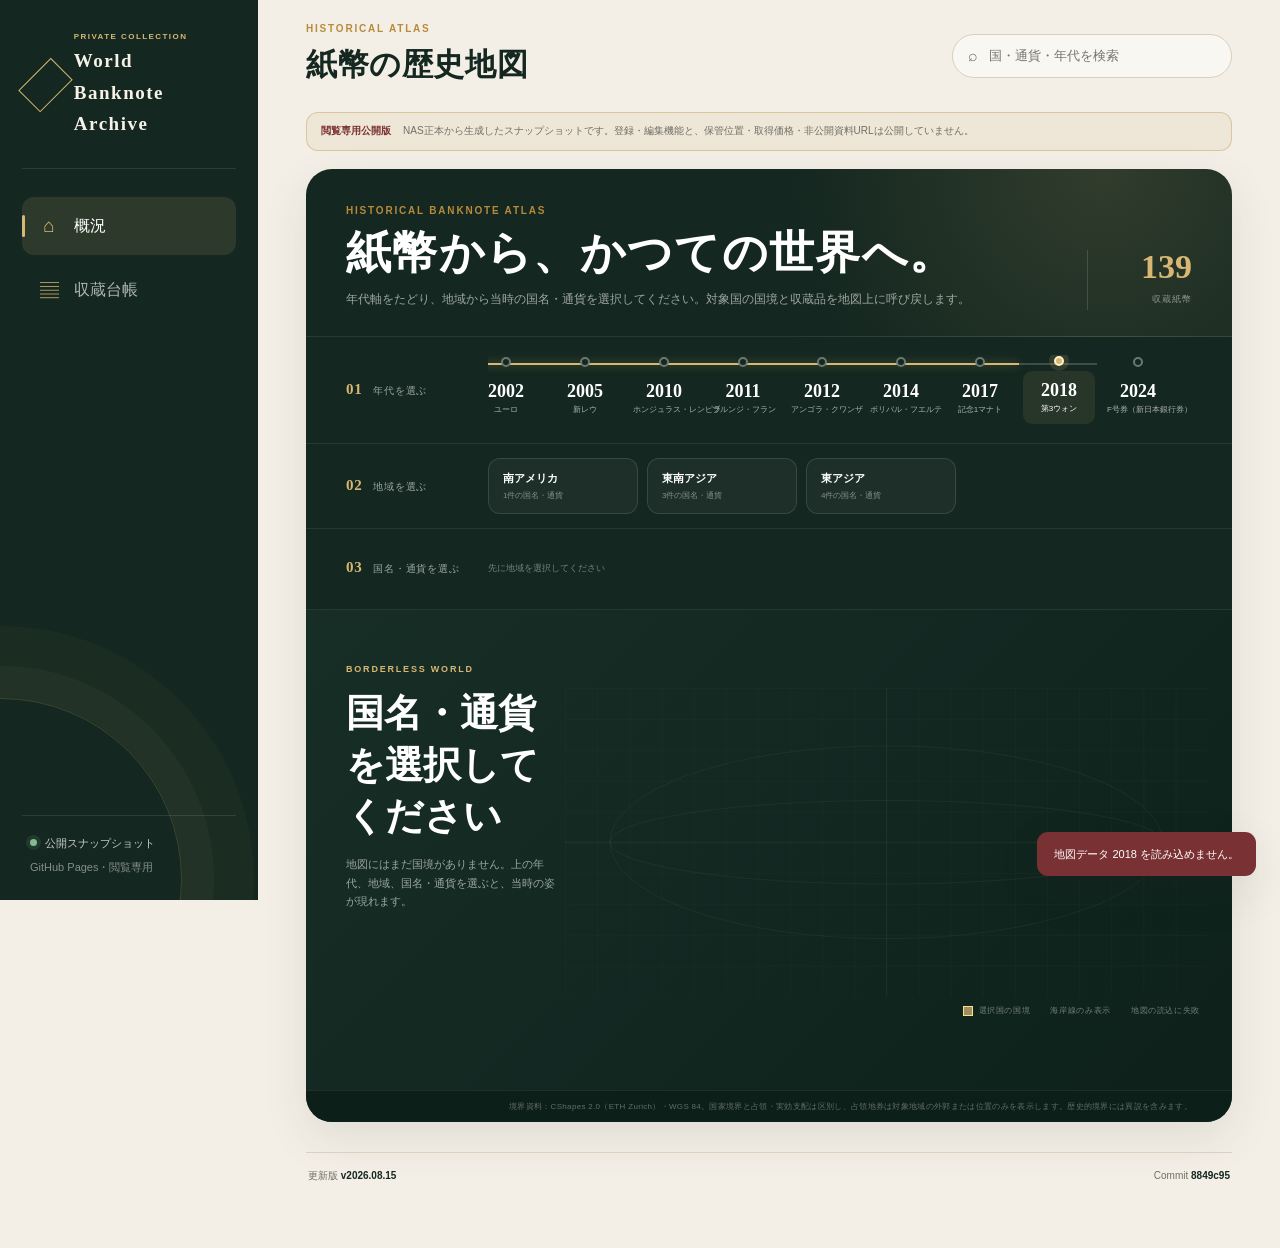
==== index.html @ 5dc73322 "Fix archive filters atlas and photo import" ====
<!doctype html>
<html lang="ja">
  <head>
    <meta charset="UTF-8">
    <meta name="viewport" content="width=device-width, initial-scale=1.0">
    <meta name="theme-color" content="#142720">
    <meta name="robots" content="noindex,nofollow,noarchive">
    <meta name="description" content="世界紙幣アーカイブの閲覧専用公開スナップショット">
    <title>World Banknote Archive</title>
    <link rel="icon" href="favicon.svg" type="image/svg+xml">
    <link rel="stylesheet" href="styles.css">
    <script src="app.js" defer></script>
  </head>
  <body class="static-snapshot">
    <div class="app-shell">
      <aside class="sidebar" aria-label="主な機能">
        <div class="brand">
          <div class="brand-mark" aria-hidden="true">幣</div>
          <div>
            <p class="eyebrow">PRIVATE COLLECTION</p>
            <h1>World Banknote Archive</h1>
          </div>
        </div>

        <nav class="primary-nav">
          <button class="nav-item is-active" type="button" data-view-target="dashboard" aria-current="page">
            <span class="nav-icon" aria-hidden="true">⌂</span><span>概況</span>
          </button>
          <button class="nav-item" type="button" data-view-target="collection">
            <span class="nav-icon" aria-hidden="true">▤</span><span>収蔵台帳</span>
          </button>
          <button class="nav-item" type="button" data-view-target="trades">
            <span class="nav-icon" aria-hidden="true">↔</span><span>売買</span>
          </button>
          <button class="nav-item" type="button" data-view-target="storage">
            <span class="nav-icon" aria-hidden="true">▥</span><span>保管</span>
          </button>
          <button class="nav-item" type="button" data-view-target="settings">
            <span class="nav-icon" aria-hidden="true">⚙</span><span>設定</span>
          </button>
        </nav>

        <div class="sidebar-foot">
          <div class="connection-line"><span class="status-dot" id="statusDot"></span><span id="statusText">接続確認中</span></div>
          <p>GitHub Pages・閲覧専用</p>
        </div>
      </aside>

      <main class="main-content">
        <header class="topbar">
          <div>
            <p class="eyebrow" id="viewEyebrow">HISTORICAL ATLAS</p>
            <h2 id="viewTitle">紙幣の歴史地図</h2>
          </div>
          <div class="topbar-actions">
            <label class="global-search">
              <span aria-hidden="true">⌕</span>
              <span class="sr-only">収蔵品を検索</span>
              <input id="globalSearch" type="search" placeholder="国・通貨・年代を検索" autocomplete="off">
            </label>
            <button class="button button-primary" id="addNoteButton" type="button"><span aria-hidden="true">＋</span> 紙幣を登録</button>
          </div>
        </header>

        <aside class="public-snapshot-note"><strong>閲覧専用公開版</strong><span>NAS正本から生成したスナップショットです。登録・編集機能と、保管位置・取得価格・非公開資料URLは公開していません。</span></aside>

        <div class="loading-state" id="loadingState">
          <div class="loading-seal">幣</div>
          <p>収蔵台帳を開いています…</p>
        </div>

        <div id="appViews" hidden>
          <section class="view is-active" id="view-dashboard" data-view="dashboard">
            <section class="atlas-hero" aria-labelledby="atlasTitle">
              <header class="atlas-heading">
                <div>
                  <p class="eyebrow">HISTORICAL BANKNOTE ATLAS</p>
                  <h3 id="atlasTitle">紙幣から、かつての世界へ。</h3>
                  <p>年代軸をたどり、地域から当時の国名・通貨を選択してください。対象国の国境と収蔵品を地図上に呼び戻します。</p>
                </div>
                <div class="atlas-count"><strong id="heroSpecimenCount">00</strong><span>収蔵紙幣</span></div>
              </header>

              <div class="era-picker" aria-label="年代を選択">
                <p><span>01</span> 年代を選ぶ</p>
                <div class="era-list" id="eraList" role="listbox" aria-label="年代"><div class="era-track" aria-hidden="true"><span id="eraTrackProgress"></span></div></div>
              </div>

              <div class="region-picker">
                <p><span>02</span> 地域を選ぶ</p>
                <div class="region-symbols" id="regionSymbols" role="listbox" aria-label="地域"></div>
              </div>

              <div class="country-picker">
                <p><span>03</span> 国名・通貨を選ぶ</p>
                <div class="country-symbols" id="countrySymbols" role="listbox" aria-label="国名・通貨"></div>
              </div>

              <div class="atlas-stage">
                <div class="map-copy">
                  <p class="map-overline" id="mapOverline">BORDERLESS WORLD</p>
                  <h4 class="map-country-heading"><span id="mapCountryName">国名・通貨を選択してください</span><small id="mapCountryNative" hidden></small></h4>
                  <div class="map-facts" id="mapFacts" hidden>
                    <p><span>当時の通貨</span><strong id="mapCurrency"></strong></p>
                    <p id="mapControlFact" hidden><span id="mapControlLabel">当時の状態</span><strong id="mapControl"></strong></p>
                  </div>
                  <p id="mapCountryDetail">地図にはまだ国境がありません。上の年代、地域、国名・通貨を選ぶと、当時の姿が現れます。</p>
                  <section class="currency-chronology" id="currencyChronology" aria-labelledby="currencyChronologyTitle" hidden>
                    <header>
                      <p class="eyebrow">MONETARY SUCCESSION</p>
                      <h5 id="currencyChronologyTitle">紙幣・通貨の系譜</h5>
                      <span>古い時期から選ぶと年代と国境が切り替わります</span>
                    </header>
                    <div class="currency-chronology-list" id="currencyChronologyList" role="listbox" aria-label="紙幣・通貨期"></div>
                  </section>
                  <button class="button button-light map-collection-button" id="viewCountryCollection" type="button" hidden>収集済み紙幣を見る <span aria-hidden="true">→</span></button>
                </div>

                <div class="world-map-wrap">
                  <svg class="world-map" viewBox="0 0 1000 480" preserveAspectRatio="xMidYMid meet" role="img" aria-labelledby="mapTitle mapDescription">
                    <title id="mapTitle">国境のない世界地図</title>
                    <desc id="mapDescription">国家・体制を選ぶと、その年代の対象地域と国境が表示されます。</desc>
                    <defs>
                      <pattern id="mapGrid" width="50" height="48" patternUnits="userSpaceOnUse"><path d="M 50 0 L 0 0 0 48" fill="none" stroke="currentColor" stroke-width="1"/></pattern>
                      <pattern id="mapRegionHatch" width="8" height="8" patternUnits="userSpaceOnUse" patternTransform="rotate(35)"><line x1="0" y1="0" x2="0" y2="8"/></pattern>
                      <filter id="mapGlow"><feGaussianBlur stdDeviation="9" result="blur"/><feMerge><feMergeNode in="blur"/><feMergeNode in="SourceGraphic"/></feMerge></filter>
                    </defs>
                    <rect class="map-grid" width="1000" height="480" fill="url(#mapGrid)"/>
                    <g class="graticule" aria-hidden="true"><path d="M0 240H1000M500 0V480"/><ellipse cx="500" cy="240" rx="430" ry="150"/><ellipse cx="500" cy="240" rx="430" ry="65"/></g>
                    <g class="map-camera" id="mapCamera" aria-hidden="true">
                      <g class="historical-map-data" id="historicalMapData"></g>
                      <g class="historical-region-data" id="historicalRegionData"></g>
                      <g class="historical-border-data" id="historicalBorderData"></g>
                      <g class="historical-label" id="historicalLabel">
                        <circle class="map-marker" id="mapMarker" r="6"/>
                        <text class="map-label" id="mapLabel"></text>
                      </g>
                    </g>
                  </svg>
                  <div class="map-legend" id="mapLegend"><span><i></i><b id="mapBoundaryLabel">選択国の国境</b></span><span id="mapEraLegend">海岸線のみ表示</span><span id="mapDataStatus" role="status">地図データを読込中</span></div>
                </div>
              </div>
              <footer class="atlas-source">境界資料：CShapes 2.0（ETH Zurich）・WGS 84。国家境界と占領・実効支配は区別し、占領地券は対象地域の外郭または位置のみを表示します。歴史的境界には異説を含みます。</footer>
            </section>
          </section>

          <section class="view" id="view-collection" data-view="collection">
            <div class="section-intro collection-intro">
              <p>本蔵とダブり、来歴、相場、保管位置をひとつのレコードで管理します。</p>
              <div class="segmented" role="group" aria-label="表示形式">
                <button class="is-active" type="button" data-layout="cards">カード</button>
                <button type="button" data-layout="table">一覧</button>
              </div>
            </div>
            <aside class="image-collection-policy" aria-labelledby="imageCollectionPolicyTitle">
              <div>
                <p class="eyebrow">IMAGE COLLECTION POLICY</p>
                <h4 id="imageCollectionPolicyTitle">画像蒐集規則に則って収蔵しています</h4>
                <p>券種と表裏を照合し、ボカシ、透かしロゴ、著作権表示、販売者名などが重なった画像は採用しません。画像は縦横比を維持し、券面全体が表示領域に収まる縮尺で表示します。</p>
              </div>
              <details>
                <summary>採用・除外基準</summary>
                <ul>
                  <li>発行体・額面・年・シリーズ・版および表裏の一致を確認する</li>
                  <li>券面全体と主要な文字・図柄を判別できる画像だけを採用する</li>
                  <li>ボカシ、重ね書き、ロゴ、権利表示、販売者名、見本透かし入りは除外する</li>
                  <li>出典URL、確認日、判定結果を記録し、公開前には利用条件を再確認する</li>
                </ul>
              </details>
            </aside>
            <div class="source-ribbon" id="sourceRibbon" hidden></div>
            <div class="filter-bar">
              <label><span>大地域</span><select id="macroRegionFilter"><option value="">すべて</option></select></label>
              <label><span>地域区分</span><select id="regionFilter"><option value="">すべて</option></select></label>
              <label><span>発行国・体制</span><select id="countryFilter"><option value="">すべて</option></select></label>
              <label><span>通貨</span><select id="currencyFilter"><option value="">すべて</option></select></label>
              <label><span>発行年代</span><select id="periodFilter"><option value="">すべて</option><option value="before-1920">1919年以前</option><option value="1920-1949">1920–1949年</option><option value="1950-1979">1950–1979年</option><option value="1980-1999">1980–1999年</option><option value="after-2000">2000年以降</option><option value="unknown">年代不明</option></select></label>
              <label><span>国家・体制</span><select id="stateStatusFilter"><option value="">すべて</option><option value="現存">現存</option><option value="消滅国家・体制">消滅国家・体制</option></select></label>
              <label><span>希少度</span><select id="rarityFilter"><option value="">すべて</option><option value="50-plus">50以上</option><option value="40-49">40–49</option><option value="under-40">39以下</option></select></label>
              <label><span>種別</span><select id="typeFilter"><option value="">すべて</option><option value="banknote">紙幣</option><option value="coin">コイン</option></select></label>
              <label class="private-filter"><span>保管状態</span><select id="locationFilter"><option value="">すべて</option><option value="placed">配置済み</option><option value="unplaced">未配置</option></select></label>
              <label class="switch-filter"><input id="duplicateFilter" type="checkbox"><span>ダブりあり</span></label>
              <button class="button button-secondary" id="clearFilters" type="button">絞り込み解除</button>
            </div>
            <div class="collection-summary" id="collectionSummary"></div>
            <div class="collection-grid" id="collectionGrid"></div>
          </section>

          <section class="view" id="view-trades" data-view="trades">
            <div class="section-intro">
              <div><p class="eyebrow">TRADE LEDGER</p><h3>仕入れと売却</h3><p>取得原価、ダブり在庫、売却損益を分けて記録します。</p></div>
              <button class="button button-primary" id="addSaleButton" type="button">売却を記録</button>
            </div>
            <div class="trade-metrics" id="tradeMetrics"></div>
            <div class="dashboard-grid trade-grid">
              <article class="panel">
                <div class="panel-heading"><div><p class="eyebrow">ACQUISITIONS</p><h3>購入ロット</h3></div></div>
                <div class="data-table-wrap"><table class="data-table"><thead><tr><th>日付</th><th>内容</th><th>数量</th><th>原価</th><th>単価</th></tr></thead><tbody id="lotTableBody"></tbody></table></div>
              </article>
              <article class="panel">
                <div class="panel-heading"><div><p class="eyebrow">SALES</p><h3>売却履歴</h3></div></div>
                <div id="saleHistory"></div>
              </article>
            </div>
          </section>

          <section class="view" id="view-storage" data-view="storage">
            <div class="section-intro">
              <div><p class="eyebrow">PHYSICAL STORAGE</p><h3>現物の保管</h3><p>バインダー、ページ、ポケットを記録し、探す時間をなくします。</p></div>
            </div>
            <div class="storage-hero panel">
              <div class="storage-gauge" id="storageGauge"><span>0%</span></div>
              <div><p class="eyebrow">LOCATION COVERAGE</p><h3 id="storageCoverageTitle">保管位置を集計中</h3><p id="storageCoverageText"></p></div>
            </div>
            <div class="storage-grid" id="storageGrid"></div>
          </section>

          <section class="view" id="view-settings" data-view="settings">
            <div class="section-intro">
              <div><p class="eyebrow">ARCHIVE CONTROL</p><h3>保存・移行・NAS</h3><p>台帳と画像を分離して保存し、世代バックアップを維持します。</p></div>
            </div>
            <div class="settings-grid">
              <article class="panel settings-card">
                <div class="settings-icon">NAS</div><h3>保存先</h3>
                <dl class="path-list"><div><dt>台帳</dt><dd id="dataPath">collection.json</dd></div><div><dt>画像・PDF</dt><dd id="mediaPath">確認中</dd></div></dl>
                <p class="muted">DockerではNASの共有フォルダを <code>/app/data</code> と <code>/app/media</code> に割り当てます。</p>
              </article>
              <article class="panel settings-card">
                <div class="settings-icon">JSON</div><h3>完全バックアップ</h3><p>紙幣・仕入れ・売買をひとつのJSONに書き出します。</p>
                <a class="button button-secondary full" href="/api/export" download>バックアップを書き出す</a>
                <label class="button button-ghost full file-button">バックアップを統合<input id="jsonImport" type="file" accept="application/json,.json"></label>
              </article>
              <article class="panel settings-card">
                <div class="settings-icon">CSV</div><h3>旧台帳を取り込む</h3><p>GoogleスプレッドシートからCSVを書き出し、同名項目を台帳へ統合します。</p>
                <label class="button button-secondary full file-button">CSVを選択<input id="csvImport" type="file" accept="text/csv,.csv"></label>
                <p class="muted">対応列：発行国、通称、製造年、額面、単位、保有識別番号、仕入値、解説、参考文献</p>
              </article>
              <article class="panel settings-card source-card">
                <div class="settings-icon">SRC</div><h3>初期資料</h3><p id="sourceNote"></p>
                <a class="source-link" id="notionSource" target="_blank" rel="noreferrer">Notion計画を開く ↗</a>
                <a class="source-link" id="sheetSource" target="_blank" rel="noreferrer">旧スプレッドシートを開く ↗</a>
              </article>
            </div>
            <article class="security-note">
              <strong>公開しないでください。</strong>
              <span>本アプリは認証を持たない私設LAN向けです。インターネット越しに使う場合は、NASまたはリバースプロキシ側で必ず認証とHTTPSを設定してください。</span>
            </article>
          </section>
        </div>
        <footer class="app-footer" aria-label="アプリ情報">
          <span>更新版 <strong>v2026.08.15</strong></span>
          <span>Commit <strong id="appCommit">8849c95</strong></span>
        </footer>
      </main>
    </div>

    <dialog class="modal note-modal" id="noteDialog">
      <form method="dialog" class="modal-shell" id="noteForm">
        <header class="modal-header">
          <div><p class="eyebrow">CATALOG ENTRY</p><h2 id="noteDialogTitle">紙幣を登録</h2></div>
          <button class="icon-button" type="button" data-close-dialog="noteDialog" aria-label="閉じる">×</button>
        </header>
        <div class="modal-body">
          <input type="hidden" name="id">
          <div class="note-editor-layout">
            <div class="note-editor-fields">
          <div class="form-section">
            <h3>基本情報</h3>
            <div class="form-grid">
              <label><span>種別</span><select name="type"><option value="banknote">紙幣</option><option value="coin">コイン</option></select></label>
              <label><span>地域</span><input name="region" placeholder="ヨーロッパ"></label>
              <label class="span-2"><span>国・発行体 *</span><input name="country" required placeholder="ドイツ（ヴァイマル共和国）"></label>
              <label><span>通貨 *</span><input name="currency" required placeholder="パピエルマルク"></label>
              <label><span>額面 *</span><input name="denomination" required placeholder="100,000"></label>
              <label><span>発行年 / 年代</span><input name="year" placeholder="1923"></label>
              <label><span>シリーズ</span><input name="series" placeholder="ハイパーインフレーション期"></label>
              <label><span>通称</span><input name="title" placeholder="10万マルク"></label>
              <label><span>カタログ番号</span><input name="catalogNumber" placeholder="P-83 / Numista番号"></label>
            </div>
          </div>
          <div class="form-section">
            <h3>所蔵と保管</h3>
            <div class="form-grid">
              <label><span>本蔵枚数</span><input name="collectionQty" type="number" min="0" value="1"></label>
              <label><span>ダブり枚数</span><input name="duplicateQty" type="number" min="0" value="0"></label>
              <label><span>状態</span><select name="condition"><option>未評価</option><option>UNC</option><option>AU</option><option>XF</option><option>VF</option><option>F</option><option>VG以下</option></select></label>
              <label><span>国家・体制</span><select name="stateStatus"><option>現存</option><option>消滅国家・体制</option><option>自治・未承認</option><option>不明</option></select></label>
              <label><span>バインダー</span><input name="binder" placeholder="欧州 01"></label>
              <label><span>ページ</span><input name="page" placeholder="12"></label>
              <label><span>ポケット</span><input name="pocket" placeholder="上段"></label>
              <label><span>入手日</span><input name="acquisitionDate" type="date"></label>
            </div>
          </div>
          <div class="form-section">
            <h3>価値と希少性</h3>
            <div class="form-grid">
              <label><span>取得原価（円）</span><input name="acquisitionCost" type="number" min="0" step="0.01"></label>
              <label><span>推定相場（円）</span><input name="estimatedValue" type="number" min="0" step="0.01"></label>
              <label><span>国家存亡</span><select name="rarityState"><option value="1">1 — 現行・一般</option><option value="2">2</option><option value="3">3</option><option value="4">4</option><option value="5">5 — 消滅・特殊</option></select></label>
              <label><span>経過年</span><select name="rarityAge"><option value="1">1 — 25年未満</option><option value="2">2</option><option value="3">3</option><option value="4">4</option><option value="5">5 — 120年以上</option></select></label>
              <label><span>保存状態</span><select name="rarityCondition"><option value="1">1</option><option value="2">2</option><option value="3">3</option><option value="4">4</option><option value="5">5 — 極美</option></select></label>
              <label><span>相場根拠</span><select name="rarityMarket"><option value="1">1 — 未調査</option><option value="2">2</option><option value="3">3</option><option value="4">4</option><option value="5">5 — 強い根拠</option></select></label>
              <label><span>発行枚数</span><select name="rarityVolume"><option value="1">1 — 多い / 不明</option><option value="2">2</option><option value="3">3</option><option value="4">4</option><option value="5">5 — 極少</option></select></label>
              <label class="span-2"><span>相場メモ</span><input name="marketNote" placeholder="落札実績、日付、価格など"></label>
            </div>
          </div>
          <div class="form-section">
            <h3>物語と資料</h3>
            <div class="form-grid">
              <label class="span-2"><span>概要・歴史（約300文字）</span><textarea name="story" rows="9" placeholder="肖像画の人物、発行背景、当時の社会情勢、特殊な点を約300文字で記録します。"></textarea></label>
              <label class="span-2"><span>採用モチーフ（表）</span><textarea name="motifsFront" rows="2" placeholder="人物、紋章、額面、建築など"></textarea></label>
              <label class="span-2"><span>採用モチーフ（裏）</span><textarea name="motifsBack" rows="2" placeholder="建築、風景、動植物、寓意像など"></textarea></label>
              <label><span>資料URL</span><input name="referenceUrl" type="url" placeholder="https://"></label>
              <label><span>出典URL</span><input name="sourceUrl" type="url" placeholder="https://"></label>
              <label><span>表面画像 / PDF</span><input name="frontFile" type="file" accept="image/jpeg,image/png,image/webp,application/pdf"></label>
              <label><span>裏面画像</span><input name="backFile" type="file" accept="image/jpeg,image/png,image/webp"></label>
            </div>
          </div>
            </div>
            <aside class="note-image-pane" aria-label="紙幣の表面と裏面">
              <p class="eyebrow">OBVERSE / REVERSE</p>
              <h3>紙幣画像</h3>
              <div class="note-image-preview" id="noteImagePreview" hidden></div>
              <p class="note-image-empty" id="noteImageEmpty">画像を登録すると、ここに表面と裏面を表示します。</p>
            </aside>
          </div>
        </div>
        <footer class="modal-footer">
          <button class="button button-danger" id="deleteNoteButton" type="button" hidden>削除</button>
          <span class="footer-spacer"></span>
          <button class="button button-ghost" type="button" data-close-dialog="noteDialog">キャンセル</button>
          <button class="button button-primary" type="submit">保存する</button>
        </footer>
      </form>
    </dialog>

    <dialog class="modal public-note-modal" id="publicNoteDialog">
      <article class="modal-shell">
        <header class="modal-header">
          <div><p class="eyebrow" id="publicNoteKicker">CATALOG ENTRY</p><h2 id="publicNoteDialogTitle">紙幣の詳細</h2></div>
          <button class="icon-button" type="button" data-close-dialog="publicNoteDialog" aria-label="閉じる">×</button>
        </header>
        <div class="modal-body public-note-body">
          <div class="public-note-images" id="publicNoteImages"></div>
          <div class="public-note-copy">
            <span class="public-note-rarity" id="publicNoteRarity"></span>
            <dl class="public-note-facts" id="publicNoteFacts"></dl>
            <section class="public-note-story-section"><p class="eyebrow">HISTORICAL CONTEXT</p><h3>この紙幣の物語</h3><div id="publicNoteStory" class="public-note-story"></div></section>
            <section><p class="eyebrow">DESIGN MOTIFS</p><h3>券面のモチーフ</h3><p id="publicNoteMotifs"></p></section>
          </div>
        </div>
        <footer class="modal-footer"><span class="footer-spacer"></span><button class="button button-secondary" type="button" data-close-dialog="publicNoteDialog">閉じる</button></footer>
      </article>
    </dialog>

    <dialog class="modal" id="saleDialog">
      <form method="dialog" class="modal-shell compact" id="saleForm">
        <header class="modal-header"><div><p class="eyebrow">SALE ENTRY</p><h2>売却を記録</h2></div><button class="icon-button" type="button" data-close-dialog="saleDialog" aria-label="閉じる">×</button></header>
        <div class="modal-body">
          <div class="form-grid single">
            <label><span>ダブり在庫 *</span><select name="itemId" id="saleItemSelect" required></select></label>
            <label><span>売却日</span><input name="date" type="date" required></label>
            <label><span>数量</span><input name="quantity" type="number" min="1" value="1" required></label>
            <label><span>売却総額（円）</span><input name="amount" type="number" min="0" step="1" required></label>
            <label><span>手数料・送料（円）</span><input name="fees" type="number" min="0" step="1" value="0"></label>
            <label><span>メモ</span><textarea name="note" rows="3" placeholder="販売先、取引番号など"></textarea></label>
          </div>
        </div>
        <footer class="modal-footer"><span class="footer-spacer"></span><button class="button button-ghost" type="button" data-close-dialog="saleDialog">キャンセル</button><button class="button button-primary" type="submit">記録する</button></footer>
      </form>
    </dialog>

    <div class="toast" id="toast" role="status" aria-live="polite"></div>
  </body>
</html>
---- styles.css ----
:root {
  --ink: #142720;
  --ink-soft: #29443a;
  --paper: #f3efe6;
  --paper-deep: #e7dfd0;
  --card: #fbf9f4;
  --card-solid: #fffefa;
  --gold: #b78b3b;
  --gold-light: #d7b773;
  --burgundy: #7a3133;
  --burgundy-soft: #f0dede;
  --sage: #8da092;
  --line: #d9d0bf;
  --muted: #706e67;
  --shadow: 0 16px 48px rgba(34, 39, 32, 0.09);
  --radius: 20px;
  --serif: "Yu Mincho", "Hiragino Mincho ProN", "Noto Serif JP", serif;
  --sans: "Yu Gothic UI", "Yu Gothic", "Hiragino Kaku Gothic ProN", "Noto Sans JP", sans-serif;
}

* { box-sizing: border-box; }
[hidden] { display: none !important; }
html { color-scheme: light; scroll-behavior: smooth; }
body { margin: 0; min-width: 320px; background: var(--paper); color: var(--ink); font-family: var(--sans); line-height: 1.65; }
button, input, select, textarea { font: inherit; }
button, a { -webkit-tap-highlight-color: transparent; }
button { color: inherit; }
a { color: inherit; }
.static-snapshot .nav-item[data-view-target="trades"],
.static-snapshot .nav-item[data-view-target="storage"],
.static-snapshot .nav-item[data-view-target="settings"],
.static-snapshot #addNoteButton { display: none; }
.static-snapshot .private-filter { display: none; }
.static-snapshot .note-card { cursor: pointer; }
.public-snapshot-note { margin: 0 0 18px; padding: 10px 14px; display: flex; gap: 12px; border: 1px solid rgba(183,139,59,.36); border-radius: 12px; background: rgba(183,139,59,.09); color: var(--muted); font-size: 10px; }
.public-snapshot-note strong { flex: 0 0 auto; color: var(--burgundy); }
img, svg, video, canvas { max-width: 100%; }
img, video { height: auto; }
::selection { background: var(--gold-light); color: var(--ink); }

.sr-only { position: absolute; width: 1px; height: 1px; overflow: hidden; clip: rect(0, 0, 0, 0); white-space: nowrap; }
.app-shell { display: grid; grid-template-columns: 258px minmax(0, 1fr); min-height: 100vh; }
.sidebar { position: sticky; top: 0; height: 100vh; padding: 30px 22px 24px; color: #f7f2e8; background: var(--ink); display: flex; flex-direction: column; z-index: 30; overflow: hidden; }
.sidebar::after { content: ""; position: absolute; width: 360px; height: 360px; left: -180px; bottom: -160px; border: 1px solid rgba(215, 183, 115, .2); border-radius: 50%; box-shadow: 0 0 0 32px rgba(215,183,115,.04), 0 0 0 72px rgba(215,183,115,.035); pointer-events: none; }
.brand { display: flex; align-items: center; gap: 13px; padding: 0 8px 29px; border-bottom: 1px solid rgba(255,255,255,.1); }
.brand-mark { width: 46px; height: 46px; display: grid; place-items: center; border: 1px solid var(--gold-light); color: var(--gold-light); font-family: var(--serif); font-size: 22px; transform: rotate(45deg); }
.brand-mark::first-letter { transform: rotate(-45deg); }
.brand-mark { line-height: 1; }
.brand-mark::before { content: "幣"; transform: rotate(-45deg); }
.brand-mark { font-size: 0; }
.brand h1 { margin: 2px 0 0; font-family: var(--serif); font-size: 19px; letter-spacing: .08em; }
.eyebrow { margin: 0; color: var(--gold); font-size: 10px; font-weight: 700; letter-spacing: .18em; text-transform: uppercase; }
.brand .eyebrow { color: var(--gold-light); font-size: 8px; }
.primary-nav { display: grid; gap: 7px; margin-top: 28px; }
.nav-item { position: relative; width: 100%; border: 0; border-radius: 12px; padding: 13px 15px; display: flex; align-items: center; gap: 13px; background: transparent; color: rgba(255,255,255,.66); cursor: pointer; text-align: left; transition: background .2s, color .2s, transform .2s; }
.nav-item:hover { background: rgba(255,255,255,.07); color: #fff; transform: translateX(2px); }
.nav-item.is-active { background: rgba(215,183,115,.13); color: #fff; }
.nav-item.is-active::before { content: ""; position: absolute; left: 0; width: 3px; height: 22px; background: var(--gold-light); border-radius: 5px; }
.nav-icon { width: 24px; color: var(--gold-light); font-size: 19px; text-align: center; }
.sidebar-foot { margin-top: auto; position: relative; z-index: 1; padding: 18px 8px 0; border-top: 1px solid rgba(255,255,255,.1); font-size: 11px; color: rgba(255,255,255,.48); }
.sidebar-foot p { margin: 6px 0 0; }
.connection-line { display: flex; gap: 8px; align-items: center; color: rgba(255,255,255,.76); }
.status-dot { width: 7px; height: 7px; border-radius: 50%; background: #d9a34c; box-shadow: 0 0 0 4px rgba(217,163,76,.12); }
.status-dot.is-online { background: #80bd91; box-shadow: 0 0 0 4px rgba(128,189,145,.12); }
.status-dot.is-offline { background: #dd7777; box-shadow: 0 0 0 4px rgba(221,119,119,.12); }

.main-content { min-width: 0; padding: 0 48px 64px; }
.topbar { min-height: 112px; display: flex; align-items: center; justify-content: space-between; gap: 32px; }
.topbar h2 { margin: 3px 0 0; font-family: var(--serif); font-size: clamp(24px, 2.4vw, 34px); letter-spacing: .02em; }
.topbar-actions { display: flex; gap: 12px; align-items: center; }
.global-search { min-width: 280px; height: 44px; padding: 0 15px; display: flex; align-items: center; gap: 9px; border: 1px solid var(--line); border-radius: 99px; background: rgba(255,255,255,.5); color: var(--muted); }
.global-search:focus-within { border-color: var(--gold); box-shadow: 0 0 0 3px rgba(183,139,59,.1); }
.global-search input { width: 100%; border: 0; outline: 0; background: transparent; font-size: 13px; color: var(--ink); }
.button { min-height: 42px; border: 1px solid transparent; border-radius: 10px; padding: 9px 16px; display: inline-flex; align-items: center; justify-content: center; gap: 7px; text-decoration: none; font-size: 13px; font-weight: 700; cursor: pointer; transition: transform .16s, background .16s, border .16s, box-shadow .16s; }
.button:hover { transform: translateY(-1px); }
.button-primary { color: #fff; background: var(--burgundy); box-shadow: 0 8px 20px rgba(122,49,51,.18); }
.button-primary:hover { background: #68282a; }
.button-secondary { border-color: var(--ink); color: var(--ink); background: transparent; }
.button-secondary:hover { color: #fff; background: var(--ink); }
.button-ghost { border-color: var(--line); background: var(--card); }
.button-light { color: var(--ink); background: #f9f5ec; }
.button-danger { color: var(--burgundy); border-color: #d9aeaf; background: #fff7f7; }
.full { width: 100%; margin-top: 10px; }
.text-button { border: 0; padding: 0; background: transparent; color: #f8ebd0; font-size: 12px; font-weight: 700; cursor: pointer; }
.text-button.ink { color: var(--burgundy); }
.loading-state { min-height: 62vh; display: grid; place-content: center; justify-items: center; color: var(--muted); }
.loading-seal { width: 64px; height: 64px; display: grid; place-items: center; border: 1px solid var(--gold); font-family: var(--serif); color: var(--gold); font-size: 28px; animation: pulse 1.8s ease-in-out infinite; }
@keyframes pulse { 50% { transform: scale(.94); opacity: .65; } }
.view { display: none; }
.view.is-active { display: block; animation: reveal .32s ease-out; }
@keyframes reveal { from { opacity: 0; transform: translateY(7px); } }

.atlas-hero { overflow: hidden; border-radius: 26px; background: var(--ink); color: #fff; box-shadow: var(--shadow); }
.atlas-heading { padding: 34px 40px 26px; display: flex; align-items: flex-end; justify-content: space-between; gap: 30px; border-bottom: 1px solid rgba(255,255,255,.09); background: radial-gradient(circle at 86% 0%, rgba(215,183,115,.15), transparent 38%); }
.atlas-heading h3 { margin: 6px 0 8px; font: 700 clamp(27px,3.5vw,46px)/1.28 var(--serif); letter-spacing: .03em; }
.atlas-heading > div:first-child > p:last-child { max-width: 680px; margin: 0; color: rgba(255,255,255,.59); font-size: 12px; }
.atlas-count { min-width: 105px; padding-left: 25px; border-left: 1px solid rgba(255,255,255,.14); text-align: right; }
.atlas-count strong { display: block; color: var(--gold-light); font: 700 34px/1 var(--serif); }
.atlas-count span { color: rgba(255,255,255,.48); font-size: 9px; letter-spacing: .1em; }
.era-picker, .region-picker, .country-picker { display: grid; grid-template-columns: 124px 1fr; gap: 18px; padding: 18px 40px; align-items: center; border-bottom: 1px solid rgba(255,255,255,.08); }
.era-picker > p, .region-picker > p, .country-picker > p { margin: 0; color: rgba(255,255,255,.58); font-size: 10px; letter-spacing: .08em; }
.era-picker > p span, .region-picker > p span, .country-picker > p span { margin-right: 7px; color: var(--gold-light); font: 700 15px var(--serif); }
.era-list { min-width: 0; overflow-x: auto; scrollbar-color: rgba(215,183,115,.45) transparent; }
.era-timeline { min-width: calc(var(--era-count) * 78px); position: relative; display: grid; grid-template-columns: repeat(var(--era-count),minmax(72px,1fr)); gap: 7px; padding-top: 17px; }
.era-track { position: absolute; top: 8px; left: calc(50% / var(--era-count)); right: calc(50% / var(--era-count)); height: 2px; background: rgba(255,255,255,.18); }
.era-track span { display: block; width: 0; height: 100%; background: var(--gold-light); box-shadow: 0 0 10px rgba(215,183,115,.5); transition: width .45s ease; }
.era-button { min-width: 0; padding: 9px 5px; border: 0; border-radius: 9px; position: relative; background: transparent; color: rgba(255,255,255,.65); cursor: pointer; text-align: center; transition: color .18s, background .18s, transform .18s; }
.era-button i { position: absolute; top: -15px; left: 50%; width: 10px; height: 10px; border: 2px solid #697a74; border-radius: 50%; background: var(--ink); transform: translateX(-50%); transition: .3s; }
.era-button strong, .era-button span { display: block; }
.era-button strong { color: #fff; font: 700 18px var(--serif); }
.era-button span { margin-top: 1px; font-size: 8px; white-space: nowrap; }
.era-button:hover, .era-button.is-active { color: #fff; background: rgba(215,183,115,.1); transform: translateY(-1px); }
.era-button.is-active i { border-color: #fff1c7; background: var(--gold-light); box-shadow: 0 0 0 5px rgba(215,183,115,.14); }
.region-picker, .country-picker { padding-block: 14px; }
.region-symbols { display: flex; gap: 9px; min-width: 0; max-width: 100%; overflow-x: auto; overscroll-behavior-inline: contain; scrollbar-width: thin; }
.region-symbol { min-width: 150px; padding: 10px 14px; display: grid; gap: 2px; border: 1px solid rgba(255,255,255,.12); border-radius: 12px; background: rgba(255,255,255,.04); color: #fff; cursor: pointer; text-align: left; transition: .18s; }
.region-symbol strong { font-size: 11px; }
.region-symbol small { color: rgba(255,255,255,.46); font-size: 8px; }
.region-symbol:hover, .region-symbol.is-active { border-color: var(--gold-light); background: rgba(215,183,115,.13); }
.region-symbol.is-active { box-shadow: 0 0 0 2px rgba(215,183,115,.09); }
.country-symbols { display: flex; gap: 9px; min-width: 0; max-width: 100%; min-height: 52px; overflow-x: auto; overscroll-behavior-inline: contain; scrollbar-width: thin; }
.picker-guidance { align-self: center; color: rgba(255,255,255,.42); font-size: 9px; }
.country-symbol { min-width: 238px; padding: 7px 12px 7px 8px; display: flex; align-items: center; gap: 11px; border: 1px solid rgba(255,255,255,.12); border-radius: 12px; background: rgba(255,255,255,.04); color: #fff; cursor: pointer; text-align: left; transition: .18s; }
.country-symbol.has-wide-name strong { max-width: 150px; white-space: normal; line-height: 1.25; }
.country-symbol:hover, .country-symbol.is-active { border-color: var(--gold-light); background: rgba(215,183,115,.13); }
.country-symbol.is-active { box-shadow: 0 0 0 2px rgba(215,183,115,.09); }
.country-flag { width: 55px; height: 37px; flex: 0 0 auto; overflow: hidden; display: grid; place-items: center; border: 1px solid rgba(255,255,255,.34); border-radius: 4px; background: #fff; box-shadow: 0 3px 9px rgba(0,0,0,.22); }
.country-flag img { width: 100%; height: 100%; display: block; object-fit: contain; }
.country-flag-emoji { font-size: 32px; line-height: 1; filter: saturate(.9); }
.country-flag-label { color: #24303c; font-family: "Times New Roman", serif; font-size: 11px; font-weight: 800; letter-spacing: .08em; }
.country-symbol strong, .country-symbol small { display: block; }
.country-symbol strong { max-width: 180px; overflow: hidden; text-overflow: ellipsis; white-space: nowrap; font-size: 11px; }
.country-symbol small { color: rgba(255,255,255,.46); font-size: 8px; line-height: 1.45; }
.country-symbol small:first-of-type { color: rgba(255,239,198,.76); }
.atlas-stage { min-height: 480px; display: grid; grid-template-columns: minmax(230px,.7fr) minmax(560px,1.8fr); align-items: stretch; background: linear-gradient(135deg, #172e27, #0e211b); }
.map-copy { z-index: 2; padding: 52px 0 42px 40px; display: flex; flex-direction: column; align-items: flex-start; }
.map-overline { margin: 0; color: var(--gold-light); font-size: 9px; font-weight: 700; letter-spacing: .2em; }
.map-copy h4 { margin: 12px 0 13px; font: 700 clamp(24px,3vw,38px)/1.35 var(--serif); }
.map-country-heading span, .map-country-heading small { display: block; }
.map-country-heading small { margin-top: 5px; color: var(--gold-light); font: italic 500 clamp(13px,1.25vw,17px)/1.3 Georgia,serif; letter-spacing: .045em; }
.map-facts { margin: 0 0 16px; padding: 10px 13px; border-left: 2px solid var(--gold-light); background: rgba(255,255,255,.05); }
.map-facts p { margin: 0; }
.map-facts p + p { margin-top: 8px; padding-top: 8px; border-top: 1px solid rgba(255,255,255,.1); }
.map-facts span, .map-facts strong { display: block; }
.map-facts span { color: rgba(255,255,255,.42); font-size: 8px; letter-spacing: .12em; }
.map-facts strong { margin-top: 3px; color: #fff1c7; font-size: 11px; line-height: 1.5; }
.map-copy > p:not(.map-overline) { max-width: 330px; margin: 0; color: rgba(255,255,255,.58); font-size: 11px; }
.currency-chronology { width: min(100%,330px); min-height: 0; margin-top: 24px; padding-top: 15px; border-top: 1px solid rgba(215,183,115,.25); }
.currency-chronology > header { padding-left: 18px; }
.currency-chronology > header .eyebrow { margin: 0; color: var(--gold-light); font-size: 7px; letter-spacing: .2em; }
.currency-chronology h5 { margin: 3px 0 2px; font: 700 14px var(--serif); letter-spacing: .06em; }
.currency-chronology > header > span { display: block; color: rgba(255,255,255,.39); font-size: 8px; }
.currency-chronology-list { max-height: 250px; margin-top: 10px; padding: 3px 7px 3px 18px; overflow-y: auto; overscroll-behavior: contain; scrollbar-width: thin; scrollbar-color: rgba(215,183,115,.5) transparent; }
.currency-era { width: 100%; min-height: 54px; padding: 7px 9px 7px 19px; position: relative; display: grid; grid-template-columns: 76px 1fr; grid-template-rows: auto auto; column-gap: 8px; border: 1px solid transparent; border-radius: 8px; background: transparent; color: #fff; cursor: pointer; text-align: left; transition: .18s; }
.currency-era::before { content: ""; position: absolute; top: -5px; bottom: -5px; left: 5px; width: 1px; background: rgba(215,183,115,.28); }
.currency-era:first-child::before { top: 50%; }
.currency-era:last-child::before { bottom: 50%; }
.currency-era i { position: absolute; z-index: 1; top: 50%; left: 1px; width: 9px; height: 9px; border: 2px solid #819087; border-radius: 50%; background: #142a23; transform: translateY(-50%); transition: .18s; }
.currency-era-years { grid-row: 1 / 3; align-self: center; color: rgba(255,255,255,.45); font: 700 9px var(--serif); letter-spacing: .02em; }
.currency-era strong { align-self: end; color: #fff4d1; font-size: 10px; line-height: 1.35; }
.currency-era small { align-self: start; color: rgba(255,255,255,.43); font-size: 7px; line-height: 1.35; }
.currency-era:hover, .currency-era.is-active { border-color: rgba(215,183,115,.45); background: linear-gradient(90deg,rgba(215,183,115,.16),rgba(215,183,115,.045)); }
.currency-era.is-active i { border-color: #fff4cf; background: var(--gold-light); box-shadow: 0 0 0 4px rgba(215,183,115,.13),0 0 12px rgba(215,183,115,.7); }
.map-collection-button { margin-top: auto; }
.world-map-wrap { min-width: 0; padding: 24px 24px 18px 0; display: flex; flex-direction: column; justify-content: center; }
.world-map { width: 100%; height: auto; overflow: visible; color: rgba(215,183,115,.07); pointer-events: none; }
.graticule { fill: none; stroke: rgba(215,183,115,.1); stroke-width: 1; }
.map-camera { transform-box: view-box; transform-origin: 0 0; transition: transform .72s cubic-bezier(.22,.75,.18,1); }
.historical-map-data { transition: opacity .25s ease; }
.map-territory { fill: rgba(225,220,198,.13); stroke: transparent; }
.map-region-hatch { fill: url(#mapRegionHatch); stroke: rgba(255,230,166,.9); stroke-width: 1.5; vector-effect: non-scaling-stroke; filter: drop-shadow(0 0 5px rgba(215,183,115,.32)); transform-box: fill-box; transform-origin: center; }
#mapRegionHatch line { stroke: rgba(255,226,158,.58); stroke-width: 2; }
.map-selected-border { fill: rgba(215,183,115,.83); stroke: #ffe6a6; stroke-width: 2.1; vector-effect: non-scaling-stroke; filter: url(#mapGlow); transform-box: fill-box; transform-origin: center; transition: fill .3s, stroke .3s, opacity .3s; }
.map-selected-border.outline-only { fill: rgba(215,183,115,.035); stroke: #ffe6a6; stroke-width: 2.6; filter: none; }
.map-selected-border.precision-1 { stroke-dasharray: 2.5 2.5; }
.map-selected-border.precision-2 { stroke-dasharray: 5 2; }
.map-context-boundary { fill: rgba(21,31,41,.62); stroke: #f5ca72; stroke-width: 1.7; stroke-dasharray: 4 2; vector-effect: non-scaling-stroke; }
.map-highlight-entering { animation: map-highlight-rise .72s cubic-bezier(.18,.82,.22,1) both; animation-delay: var(--map-entry-delay, 0ms); }
.map-selected-border.outline-only.map-highlight-entering { animation-name: map-outline-rise; }
.historical-border-data.is-burning-out .map-selected-border { animation: map-highlight-burn-out .56s cubic-bezier(.55,.02,.8,.35) both; pointer-events: none; }
.historical-border-data.is-burning-out .map-selected-border.outline-only { animation-name: map-outline-burn-out; }
.historical-region-data.is-burning-out .map-region-hatch { animation: map-region-burn-out .56s cubic-bezier(.55,.02,.8,.35) both; pointer-events: none; }
@keyframes map-highlight-rise {
  0% { opacity: 0; fill: rgba(255,242,196,.08); stroke: rgba(255,248,222,.2); transform: translateY(2px) scale(.92); }
  58% { opacity: 1; fill: rgba(255,226,150,.96); stroke: #fff8dc; transform: translateY(-1px) scale(1.025); }
  100% { opacity: 1; fill: rgba(215,183,115,.83); stroke: #ffe6a6; transform: translateY(0) scale(1); }
}
@keyframes map-outline-rise {
  0% { opacity: 0; fill: rgba(215,183,115,.015); stroke: rgba(255,248,222,.15); transform: translateY(2px) scale(.94); }
  58% { opacity: 1; fill: rgba(215,183,115,.035); stroke: #fff8dc; transform: translateY(-1px) scale(1.02); }
  100% { opacity: 1; fill: rgba(215,183,115,.035); stroke: #ffe6a6; transform: translateY(0) scale(1); }
}
@keyframes map-highlight-burn-out {
  0% { opacity: 1; fill: rgba(215,183,115,.83); stroke: #ffe6a6; transform: scale(1); }
  34% { opacity: 1; fill: rgba(255,177,63,.94); stroke: #fff7d2; transform: scale(1.018); }
  68% { opacity: .72; fill: rgba(151,49,24,.66); stroke: #ff8b45; stroke-dashoffset: 12; transform: scale(.99); }
  100% { opacity: 0; fill: rgba(34,18,12,0); stroke: rgba(102,45,27,0); stroke-dashoffset: 24; transform: scale(.955); }
}
@keyframes map-outline-burn-out {
  0% { opacity: 1; fill: rgba(215,183,115,.035); stroke: #ffe6a6; transform: scale(1); }
  38% { opacity: 1; fill: rgba(215,183,115,.035); stroke: #fff7d2; stroke-width: 3.4; transform: scale(1.012); }
  72% { opacity: .65; fill: rgba(215,183,115,.02); stroke: #ff7e3f; stroke-dashoffset: 14; transform: scale(.985); }
  100% { opacity: 0; fill: rgba(215,183,115,0); stroke: rgba(102,45,27,0); stroke-dashoffset: 28; transform: scale(.96); }
}
@keyframes map-region-burn-out {
  0% { opacity: 1; stroke: rgba(255,230,166,.9); transform: scale(1); }
  38% { opacity: 1; stroke: #fff7d2; transform: scale(1.012); }
  72% { opacity: .6; stroke: #ff7e3f; stroke-dashoffset: 14; transform: scale(.985); }
  100% { opacity: 0; stroke: rgba(102,45,27,0); stroke-dashoffset: 28; transform: scale(.96); }
}
.historical-label { opacity: 0; transition: opacity .35s ease .15s; }
.historical-label.is-visible { opacity: 1; }
.map-marker { fill: #fff4cf; stroke: var(--burgundy); stroke-width: 3; }
.map-label { fill: #fff7de; font: 700 13px var(--sans); paint-order: stroke; stroke: #12261f; stroke-width: 5px; }
.map-legend { padding: 8px 8px 0; display: flex; justify-content: flex-end; gap: 20px; color: rgba(255,255,255,.42); font-size: 8px; letter-spacing: .08em; }
.map-legend span:first-child { display: flex; align-items: center; gap: 6px; }
.map-legend b { font: inherit; font-weight: 400; }
.map-legend i { width: 10px; height: 10px; border: 1px solid #ffdf91; background: rgba(215,183,115,.72); }
.map-legend.is-outline-only i { border-width: 2px; background: transparent; }
.atlas-source { padding: 9px 40px; border-top: 1px solid rgba(255,255,255,.07); color: rgba(255,255,255,.35); background: #0d1f19; font-size: 8px; letter-spacing: .04em; text-align: right; }
.era-button:focus-visible, .region-symbol:focus-visible, .country-symbol:focus-visible, .currency-era:focus-visible, .map-collection-button:focus-visible { outline: 2px solid #fff; outline-offset: 3px; }

.hero-panel { min-height: 340px; padding: 46px clamp(28px, 4vw, 58px); border-radius: 26px; position: relative; overflow: hidden; background: var(--ink); color: #fff; display: grid; grid-template-columns: 1.08fr .92fr; align-items: center; box-shadow: var(--shadow); }
.hero-panel::before { content: ""; position: absolute; inset: 0; opacity: .18; background: repeating-radial-gradient(circle at 85% 50%, transparent 0 18px, #d7b773 19px 20px); mask-image: linear-gradient(to left, #000, transparent 56%); }
.hero-panel::after { content: ""; position: absolute; inset: 12px; border: 1px solid rgba(215,183,115,.22); border-radius: 19px; pointer-events: none; }
.hero-copy { position: relative; z-index: 2; max-width: 650px; }
.hero-kicker { color: var(--gold-light); font-size: 10px; letter-spacing: .25em; font-weight: 700; }
.hero-copy h3 { max-width: 600px; margin: 12px 0 18px; font-family: var(--serif); font-size: clamp(30px, 4vw, 53px); line-height: 1.32; letter-spacing: .03em; }
.hero-copy > p:not(.hero-kicker) { max-width: 600px; margin: 0; color: rgba(255,255,255,.65); font-size: 14px; }
.hero-actions { display: flex; align-items: center; gap: 22px; margin-top: 28px; }
.specimen-stack { min-height: 245px; position: relative; z-index: 1; perspective: 800px; }
.specimen { position: absolute; width: min(340px, 93%); aspect-ratio: 2 / 1; right: 1%; top: 30px; border-radius: 9px; border: 1px solid rgba(255,255,255,.32); background: #d8c8a0; box-shadow: 0 18px 40px rgba(0,0,0,.24); overflow: hidden; }
.specimen::after { content: ""; position: absolute; inset: 8px; border: 1px solid rgba(30,55,45,.35); background: repeating-radial-gradient(ellipse at center, transparent 0 7px, rgba(20,39,32,.09) 8px 9px); }
.specimen-back { transform: rotate(8deg) translate(18px,-16px); opacity: .42; }
.specimen-mid { transform: rotate(-5deg) translate(-8px,3px); opacity: .65; color: var(--ink); display: grid; place-items: center; font-family: var(--serif); letter-spacing: .3em; }
.specimen-front { padding: 29px; display: flex; align-items: center; gap: 24px; transform: rotate(1deg); background: #e8d9af; color: var(--ink); }
.specimen-front > * { position: relative; z-index: 2; }
.specimen-seal { width: 80px; height: 80px; flex: 0 0 auto; border: 2px solid var(--ink); border-radius: 50%; display: grid; place-items: center; font: 38px var(--serif); }
.specimen-front small, .specimen-front span { display: block; font-size: 8px; letter-spacing: .16em; }
.specimen-front strong { display: block; font-size: 43px; line-height: 1.05; font-family: var(--serif); }

.metrics-grid { display: grid; grid-template-columns: repeat(4, 1fr); gap: 16px; margin: 20px 0; }
.metric-card { min-height: 132px; padding: 22px; border: 1px solid rgba(217,208,191,.8); border-radius: var(--radius); background: var(--card); }
.metric-top { display: flex; align-items: center; justify-content: space-between; }
.metric-icon { width: 36px; height: 36px; display: grid; place-items: center; border-radius: 50%; background: var(--paper-deep); color: var(--burgundy); }
.metric-card p { margin: 0; color: var(--muted); font-size: 11px; font-weight: 600; }
.metric-card strong { display: block; margin-top: 10px; font: 700 27px var(--serif); }
.metric-card small { color: var(--muted); font-size: 10px; }

.dashboard-grid { display: grid; grid-template-columns: minmax(0,1.2fr) minmax(320px,.8fr); gap: 20px; }
.panel { border: 1px solid rgba(217,208,191,.78); border-radius: var(--radius); background: var(--card); box-shadow: 0 4px 18px rgba(34,39,32,.035); }
.country-panel, .rarity-panel, .activity-panel { padding: 26px; }
.panel-heading { display: flex; justify-content: space-between; align-items: flex-start; gap: 20px; margin-bottom: 20px; }
.panel-heading h3 { margin: 3px 0 0; font-family: var(--serif); font-size: 19px; }
.formula-pill { padding: 5px 9px; border: 1px solid var(--line); border-radius: 99px; color: var(--muted); font-size: 9px; }
.ranking-list { display: grid; gap: 16px; }
.ranking-row { display: grid; grid-template-columns: 128px 1fr 30px; gap: 13px; align-items: center; font-size: 12px; }
.ranking-name { overflow: hidden; text-overflow: ellipsis; white-space: nowrap; }
.ranking-bar { height: 7px; border-radius: 99px; background: var(--paper-deep); overflow: hidden; }
.ranking-bar span { display: block; height: 100%; border-radius: inherit; background: linear-gradient(90deg, var(--burgundy), #b86661); }
.ranking-count { font-weight: 700; text-align: right; }
.rarity-list { display: grid; }
.rarity-row { display: grid; grid-template-columns: 46px 1fr auto; gap: 12px; align-items: center; padding: 12px 0; border-top: 1px solid var(--line); cursor: pointer; }
.rarity-row:first-child { border-top: 0; }
.mini-note { width: 46px; height: 31px; border: 1px solid var(--ink-soft); border-radius: 3px; background: #d9cfaa; position: relative; overflow: hidden; }
.mini-note::before { content: ""; position: absolute; inset: 4px; border: 1px solid rgba(20,39,32,.4); border-radius: 50%; }
.rarity-info strong { display: block; max-width: 180px; overflow: hidden; text-overflow: ellipsis; white-space: nowrap; font-size: 12px; }
.rarity-info span { color: var(--muted); font-size: 9px; }
.rarity-score { width: 38px; height: 38px; display: grid; place-items: center; border-radius: 50%; background: var(--ink); color: var(--gold-light); font: 700 12px var(--serif); }
.activity-panel { margin-top: 20px; }
.activity-strip { display: grid; grid-template-columns: repeat(4, 1fr); gap: 12px; }
.lot-chip { min-width: 0; padding: 14px; border-radius: 13px; background: var(--paper-deep); }
.lot-chip time { color: var(--muted); font-size: 9px; }
.lot-chip strong { display: block; margin: 2px 0; overflow: hidden; text-overflow: ellipsis; white-space: nowrap; font-size: 12px; }
.lot-chip span { color: var(--burgundy); font: 700 13px var(--serif); }

.section-intro { min-height: 102px; display: flex; align-items: flex-end; justify-content: space-between; gap: 24px; padding: 0 2px 24px; }
.section-intro h3 { margin: 2px 0 5px; font: 700 28px var(--serif); }
.section-intro p:not(.eyebrow) { margin: 0; color: var(--muted); font-size: 12px; }
.collection-intro { min-height: auto; align-items: center; padding-top: 18px; }
.segmented { padding: 3px; display: flex; border: 1px solid var(--line); border-radius: 10px; background: rgba(255,255,255,.4); }
.segmented button { border: 0; border-radius: 7px; padding: 7px 13px; background: transparent; color: var(--muted); font-size: 11px; cursor: pointer; }
.segmented button.is-active { color: #fff; background: var(--ink); }
.source-ribbon { margin: 0 0 12px; padding: 12px 16px; border: 1px solid rgba(183,139,59,.35); border-radius: 13px; background: linear-gradient(90deg, rgba(183,139,59,.12), rgba(255,255,255,.38)); display: flex; justify-content: space-between; gap: 14px; color: var(--muted); font-size: 10px; }
.source-ribbon b { color: var(--ink); margin-right: 7px; }
.image-collection-policy { margin: 0 0 14px; padding: 16px 18px; border: 1px solid rgba(183,139,59,.38); border-radius: 15px; background: linear-gradient(135deg, rgba(183,139,59,.13), rgba(255,255,255,.5)); display: grid; grid-template-columns: minmax(0,1fr) minmax(260px,.55fr); gap: 22px; align-items: center; }
.image-collection-policy h4 { margin: 3px 0 5px; font: 700 16px var(--serif); }
.image-collection-policy p:not(.eyebrow) { margin: 0; color: var(--muted); font-size: 10px; }
.image-collection-policy details { min-width: 0; padding: 10px 12px; border-radius: 10px; background: rgba(255,255,255,.55); font-size: 10px; }
.image-collection-policy summary { color: var(--burgundy); font-weight: 700; cursor: pointer; }
.image-collection-policy ul { margin: 9px 0 0; padding-left: 18px; color: var(--muted); }
.image-collection-policy li + li { margin-top: 4px; }
.filter-bar { padding: 14px 17px; border: 1px solid var(--line); border-radius: 15px; display: flex; align-items: end; gap: 12px; background: rgba(255,255,255,.4); }
.filter-bar label { display: grid; gap: 4px; color: var(--muted); font-size: 9px; }
.filter-bar select { min-width: 132px; height: 36px; padding: 0 28px 0 9px; border: 1px solid var(--line); border-radius: 8px; background: var(--card-solid); color: var(--ink); font-size: 11px; }
.filter-bar .switch-filter { min-height: 36px; display: flex; flex-direction: row; gap: 7px; align-items: center; padding: 0 8px; color: var(--ink); font-size: 11px; }
.collection-summary { display: flex; justify-content: space-between; padding: 17px 3px 11px; color: var(--muted); font-size: 11px; }
.collection-grid { display: grid; grid-template-columns: repeat(3, minmax(0, 1fr)); gap: 18px; }
.note-card { min-width: 0; overflow: hidden; border: 1px solid var(--line); border-radius: 17px; background: var(--card); cursor: pointer; transition: transform .2s, box-shadow .2s; }
.note-card:hover { transform: translateY(-3px); box-shadow: var(--shadow); }
.note-visual { aspect-ratio: 2.05 / 1; margin: 11px; border-radius: 10px; overflow: hidden; position: relative; background: var(--note-bg, #c7b77f); color: var(--ink); }
.note-visual::before { content: ""; position: absolute; inset: 8px; border: 1px solid rgba(20,39,32,.4); background: repeating-radial-gradient(ellipse at 72% 50%, transparent 0 8px, rgba(20,39,32,.08) 9px 10px); }
.note-visual::after { content: ""; position: absolute; width: 30%; aspect-ratio: 1; left: 12%; top: 50%; transform: translateY(-50%); border: 2px solid rgba(20,39,32,.5); border-radius: 50%; box-shadow: 0 0 0 5px rgba(255,255,255,.12); }
.note-visual img { width: 100%; height: 100%; display: block; object-fit: contain; position: relative; z-index: 2; background: #eee7d8; }
.note-denom { position: absolute; right: 13px; bottom: 10px; z-index: 1; font: 700 clamp(18px,3vw,27px) var(--serif); }
.note-country-code { position: absolute; left: 12px; top: 9px; z-index: 1; font-size: 8px; font-weight: 700; letter-spacing: .12em; }
.note-body { padding: 4px 17px 17px; }
.note-meta { display: flex; justify-content: space-between; gap: 8px; align-items: center; }
.country-label { color: var(--burgundy); font-size: 9px; font-weight: 700; }
.commemorative-label { color: #7a4b00; background: #fff1ca; border: 1px solid #e4c06b; border-radius: 999px; padding: 2px 7px; font-size: 9px; font-weight: 800; }
.rarity-label { color: var(--muted); font-size: 9px; }
.note-body h4 { margin: 5px 0 3px; overflow: hidden; text-overflow: ellipsis; white-space: nowrap; font: 700 16px var(--serif); }
.note-body p { margin: 0; min-height: 35px; display: -webkit-box; overflow: hidden; -webkit-box-orient: vertical; -webkit-line-clamp: 2; color: var(--muted); font-size: 10px; }
.note-footer { margin-top: 12px; padding-top: 10px; border-top: 1px solid var(--line); display: flex; justify-content: space-between; color: var(--muted); font-size: 9px; }
.qty-pill { color: var(--ink); font-weight: 700; }
.duplicate-pill { color: var(--burgundy); }
.empty-state { grid-column: 1 / -1; padding: 70px 20px; border: 1px dashed var(--line); border-radius: 18px; text-align: center; color: var(--muted); }
.collection-grid.is-table { display: block; border: 1px solid var(--line); border-radius: 16px; overflow: hidden; background: var(--card); }
.collection-grid.is-table .note-card { border: 0; border-radius: 0; border-top: 1px solid var(--line); display: grid; grid-template-columns: 125px 1fr; }
.collection-grid.is-table .note-card:first-child { border-top: 0; }
.collection-grid.is-table .note-visual { margin: 10px; }
.collection-grid.is-table .note-body { display: grid; grid-template-columns: 140px 1fr auto; gap: 12px; align-items: center; padding: 12px 16px; }
.collection-grid.is-table .note-meta { align-items: flex-start; flex-direction: column; }
.collection-grid.is-table .note-body h4 { margin: 0; }
.collection-grid.is-table .note-body p { min-height: 0; }
.collection-grid.is-table .note-footer { margin: 0; padding: 0; border: 0; align-items: flex-end; flex-direction: column; }

.trade-metrics { display: grid; grid-template-columns: repeat(4,1fr); gap: 14px; margin-bottom: 18px; }
.trade-stat { padding: 18px; border: 1px solid var(--line); border-radius: 15px; background: var(--card); }
.trade-stat span { color: var(--muted); font-size: 9px; }
.trade-stat strong { display: block; margin-top: 4px; font: 700 21px var(--serif); }
.trade-grid { grid-template-columns: 1.2fr .8fr; }
.trade-grid .panel { padding: 24px; min-width: 0; }
.data-table-wrap { overflow-x: auto; }
.data-table { width: 100%; border-collapse: collapse; font-size: 10px; }
.data-table th { padding: 9px 7px; color: var(--muted); font-size: 8px; letter-spacing: .08em; text-align: left; border-bottom: 1px solid var(--line); }
.data-table td { padding: 11px 7px; border-bottom: 1px solid var(--line); white-space: nowrap; }
.data-table tbody tr:last-child td { border-bottom: 0; }
.sale-list { display: grid; }
.sale-row { padding: 13px 0; display: grid; grid-template-columns: 1fr auto; gap: 10px; border-top: 1px solid var(--line); }
.sale-row:first-child { border-top: 0; }
.sale-row strong { display: block; font-size: 11px; }
.sale-row span { color: var(--muted); font-size: 9px; }
.sale-row b { font: 700 13px var(--serif); }
.empty-mini { padding: 42px 18px; color: var(--muted); text-align: center; font-size: 11px; }

.storage-hero { min-height: 170px; padding: 28px; display: flex; align-items: center; gap: 28px; }
.storage-gauge { --coverage: 0deg; width: 105px; height: 105px; flex: 0 0 auto; border-radius: 50%; display: grid; place-items: center; background: conic-gradient(var(--burgundy) var(--coverage), var(--paper-deep) 0); position: relative; }
.storage-gauge::after { content: ""; position: absolute; inset: 10px; border-radius: 50%; background: var(--card); }
.storage-gauge span { position: relative; z-index: 1; font: 700 20px var(--serif); }
.storage-hero h3 { margin: 5px 0; font: 700 21px var(--serif); }
.storage-hero p:not(.eyebrow) { margin: 0; color: var(--muted); font-size: 11px; }
.storage-grid { display: grid; grid-template-columns: repeat(3,1fr); gap: 16px; margin-top: 18px; }
.binder-card { padding: 22px; border: 1px solid var(--line); border-radius: 16px; background: var(--card); }
.binder-head { display: flex; align-items: center; justify-content: space-between; }
.binder-icon { width: 34px; height: 43px; border-radius: 3px 7px 7px 3px; background: var(--ink-soft); border-left: 5px solid var(--gold); }
.binder-count { font: 700 21px var(--serif); }
.binder-card h4 { margin: 13px 0 6px; font: 700 15px var(--serif); }
.binder-card p { margin: 0; color: var(--muted); font-size: 10px; }
.binder-samples { margin-top: 13px; display: flex; }
.binder-samples span { width: 26px; height: 26px; margin-left: -5px; border: 2px solid var(--card); border-radius: 50%; display: grid; place-items: center; background: var(--paper-deep); color: var(--ink); font-size: 8px; }
.binder-samples span:first-child { margin-left: 0; }

.settings-grid { display: grid; grid-template-columns: repeat(2,1fr); gap: 18px; }
.settings-card { padding: 26px; }
.settings-icon { width: 43px; height: 43px; display: grid; place-items: center; border-radius: 12px; background: var(--ink); color: var(--gold-light); font-size: 9px; font-weight: 700; letter-spacing: .06em; }
.settings-card h3 { margin: 15px 0 6px; font: 700 17px var(--serif); }
.settings-card > p { margin: 0 0 14px; color: var(--muted); font-size: 11px; }
.path-list { margin: 15px 0; display: grid; gap: 9px; }
.path-list div { display: grid; grid-template-columns: 72px 1fr; gap: 10px; }
.path-list dt { color: var(--muted); font-size: 10px; }
.path-list dd { margin: 0; overflow-wrap: anywhere; font-family: ui-monospace, monospace; font-size: 10px; }
.muted { color: var(--muted)!important; font-size: 9px!important; }
code { padding: 2px 5px; border-radius: 4px; background: var(--paper-deep); }
.file-button { position: relative; overflow: hidden; }
.file-button input { position: absolute; inset: 0; opacity: 0; cursor: pointer; }
.source-link { display: block; padding: 8px 0; border-top: 1px solid var(--line); color: var(--burgundy); font-size: 11px; font-weight: 700; text-decoration: none; }
.security-note { margin-top: 18px; padding: 17px 20px; border-left: 3px solid var(--burgundy); background: var(--burgundy-soft); display: flex; align-items: baseline; gap: 12px; font-size: 10px; }
.security-note strong { color: var(--burgundy); white-space: nowrap; }
.app-footer { margin-top: 30px; padding: 15px 2px 0; border-top: 1px solid var(--line); display: flex; justify-content: space-between; gap: 16px; color: var(--muted); font-size: 10px; }
.app-footer strong { color: var(--ink); font-weight: 700; }

.modal { width: min(920px, calc(100vw - 30px)); max-height: min(90vh, 920px); padding: 0; border: 0; border-radius: 20px; background: var(--card-solid); color: var(--ink); box-shadow: 0 30px 90px rgba(0,0,0,.28); }
.note-modal { width: min(1180px, calc(100vw - 30px)); }
.modal::backdrop { background: rgba(12,25,21,.72); backdrop-filter: blur(4px); }
.modal-shell { display: flex; flex-direction: column; max-height: min(90vh, 920px); }
.modal-shell.compact { width: min(520px, calc(100vw - 30px)); }
.modal-header { flex: 0 0 auto; padding: 22px 26px; border-bottom: 1px solid var(--line); display: flex; justify-content: space-between; align-items: center; }
.modal-header h2 { margin: 3px 0 0; font: 700 22px var(--serif); }
.icon-button { width: 36px; height: 36px; border: 1px solid var(--line); border-radius: 50%; background: transparent; font-size: 22px; line-height: 1; cursor: pointer; }
.modal-body { overflow-y: auto; padding: 8px 26px 22px; }
.note-editor-layout { display: grid; grid-template-columns: minmax(0, 1fr) minmax(340px, 430px); gap: 26px; align-items: start; }
.note-editor-fields { min-width: 0; }
.form-section { padding: 19px 0; border-bottom: 1px solid var(--line); }
.form-section:last-child { border-bottom: 0; }
.form-section h3 { margin: 0 0 14px; font: 700 15px var(--serif); }
.form-grid { display: grid; grid-template-columns: repeat(2, minmax(0,1fr)); gap: 13px; }
.form-grid.single { grid-template-columns: 1fr; }
.form-grid label { display: grid; gap: 5px; color: var(--muted); font-size: 10px; }
.form-grid input, .form-grid select, .form-grid textarea { width: 100%; min-height: 40px; border: 1px solid var(--line); border-radius: 8px; padding: 8px 10px; background: #fff; color: var(--ink); outline: 0; }
.form-grid textarea { resize: vertical; }
.form-grid input:focus, .form-grid select:focus, .form-grid textarea:focus { border-color: var(--gold); box-shadow: 0 0 0 3px rgba(183,139,59,.1); }
.form-grid .span-2 { grid-column: span 2; }
.note-image-pane { min-width: 0; position: sticky; top: 8px; margin-top: 19px; padding: 18px; border: 1px solid var(--line); border-radius: 16px; background: var(--paper); }
.note-image-pane h3 { margin: 3px 0 14px; font: 700 17px var(--serif); }
.note-image-preview { display: grid; grid-template-columns: 1fr; gap: 12px; }
.note-image-preview[hidden] { display: none; }
.note-image-preview figure { margin: 0; padding: 10px; border: 1px solid var(--line); border-radius: 12px; background: var(--card-solid); }
.note-image-preview img { width: auto; max-width: 100%; height: auto; max-height: min(255px, 31vh); margin-inline: auto; display: block; object-fit: contain; }
.note-image-preview figcaption { margin-top: 6px; color: var(--muted); font-size: 10px; text-align: center; }
.note-image-empty { margin: 0; padding: 28px 14px; border: 1px dashed var(--line); border-radius: 12px; color: var(--muted); font-size: 10px; text-align: center; }
.modal-footer { flex: 0 0 auto; padding: 15px 26px; border-top: 1px solid var(--line); display: flex; align-items: center; gap: 10px; background: var(--paper); }
.public-note-modal { width: min(1080px, calc(100vw - 30px)); }
.public-note-body { padding-top: 24px; display: grid; grid-template-columns: minmax(300px,.9fr) minmax(0,1.1fr); gap: 26px; }
.public-note-images { min-width: 0; display: grid; gap: 14px; align-content: start; }
.public-note-images figure { margin: 0; padding: 12px; border: 1px solid var(--line); border-radius: 14px; background: var(--paper); }
.public-note-images img { width: 100%; max-height: 280px; display: block; object-fit: contain; }
.public-note-images figcaption { margin-top: 7px; color: var(--muted); font-size: 10px; text-align: center; }
.public-note-empty { margin: 0; padding: 40px 16px; border: 1px dashed var(--line); border-radius: 14px; color: var(--muted); text-align: center; }
.public-note-copy { min-width: 0; }
.public-note-rarity { display: inline-block; margin-bottom: 14px; padding: 5px 9px; border-radius: 999px; background: var(--burgundy-soft); color: var(--burgundy); font-size: 10px; font-weight: 700; }
.public-note-facts { margin: 0; display: grid; grid-template-columns: repeat(2,minmax(0,1fr)); border-top: 1px solid var(--line); }
.public-note-facts div { min-width: 0; padding: 11px 0; border-bottom: 1px solid var(--line); }
.public-note-facts div:nth-child(odd) { padding-right: 14px; }
.public-note-facts dt { color: var(--muted); font-size: 9px; }
.public-note-facts dd { margin: 3px 0 0; font: 700 13px var(--serif); overflow-wrap: anywhere; }
.public-note-copy section { margin-top: 20px; }
.public-note-copy section h3 { margin: 4px 0 8px; font: 700 17px var(--serif); }
.public-note-copy section > p:last-child { margin: 0; color: var(--muted); font-size: 12px; line-height: 1.9; white-space: pre-line; }
.public-note-story { display: grid; gap: 11px; }
.public-note-story-block { padding: 11px 13px 12px; border-left: 2px solid var(--gold); background: var(--paper); }
.public-note-story-block h4 { margin: 0 0 4px; color: var(--ink); font: 700 12px var(--serif); }
.public-note-story-block p { margin: 0; color: var(--muted); font-size: 12px; line-height: 1.75; }
.public-note-story-block:first-child { padding-top: 0; border-left: 0; background: transparent; }
.footer-spacer { flex: 1; }
.toast { position: fixed; z-index: 100; right: 24px; bottom: 24px; max-width: min(380px, calc(100vw - 30px)); padding: 13px 17px; border-radius: 11px; background: var(--ink); color: #fff; box-shadow: var(--shadow); font-size: 11px; opacity: 0; transform: translateY(12px); pointer-events: none; transition: .22s; }
.toast.is-visible { opacity: 1; transform: translateY(0); }
.toast.is-error { background: var(--burgundy); }

@media (max-width: 1180px) {
  .main-content { padding-inline: 30px; }
  .metrics-grid { grid-template-columns: repeat(2,1fr); }
  .collection-grid { grid-template-columns: repeat(2,1fr); }
  .hero-panel { grid-template-columns: 1fr .75fr; }
  .specimen-front { padding: 20px; gap: 15px; }
  .specimen-seal { width: 58px; height: 58px; }
  .activity-strip { grid-template-columns: repeat(2,1fr); }
  .filter-bar { flex-wrap: wrap; }
  .atlas-stage { grid-template-columns: 1fr; }
  .atlas-heading, .era-picker, .region-picker, .country-picker { padding-inline: 30px; }
  .map-copy { min-height: 205px; padding: 30px 30px 8px; }
  .map-copy > p:not(.map-overline) { max-width: 620px; }
  .currency-chronology { width: 100%; max-width: 720px; }
  .currency-chronology-list { max-height: 225px; }
  .map-collection-button { margin-top: 22px; }
  .world-map-wrap { padding: 0 24px 22px; }
}

@media (max-width: 880px) {
  .app-shell { grid-template-columns: 82px minmax(0,1fr); }
  .sidebar { padding: 22px 12px; }
  .brand { justify-content: center; padding-inline: 0; }
  .brand > div:last-child, .nav-item span:last-child, .sidebar-foot p, .connection-line span:last-child { display: none; }
  .nav-item { justify-content: center; padding-inline: 0; }
  .sidebar-foot { display: grid; place-items: center; }
  .hero-panel { grid-template-columns: 1fr; }
  .specimen-stack { display: none; }
  .dashboard-grid, .trade-grid { grid-template-columns: 1fr; }
  .topbar { align-items: flex-start; padding-block: 24px; }
  .topbar-actions { align-items: stretch; flex-direction: column-reverse; }
  .global-search { min-width: 250px; }
  .settings-grid { grid-template-columns: 1fr; }
  .note-editor-layout { grid-template-columns: 1fr; }
  .note-image-pane { position: static; grid-row: 1; }
  .note-image-preview { grid-template-columns: repeat(2, minmax(0, 1fr)); }
  .public-note-body { grid-template-columns: 1fr; }
  .public-note-images { grid-template-columns: repeat(2,minmax(0,1fr)); }
  .image-collection-policy { grid-template-columns: 1fr; gap: 12px; }
  .atlas-stage { grid-template-columns: 1fr; }
  .map-copy { min-height: 230px; padding: 32px 30px 10px; }
  .map-collection-button { margin-top: 24px; }
  .world-map-wrap { padding: 0 20px 20px; }
  .era-timeline { min-width: calc(var(--era-count) * 72px); }
}

@media (max-width: 680px) {
  .app-shell { display: block; }
  .sidebar { position: fixed; inset: auto 0 0; width: 100%; height: 70px; padding: 7px 10px max(7px, env(safe-area-inset-bottom)); display: block; background: rgba(20,39,32,.98); backdrop-filter: blur(12px); }
  .sidebar::after, .brand, .sidebar-foot { display: none; }
  .primary-nav { height: 100%; margin: 0; grid-template-columns: repeat(5,1fr); gap: 2px; }
  .nav-item { height: 100%; padding: 5px 2px; flex-direction: column; gap: 1px; border-radius: 8px; font-size: 8px; }
  .nav-item span:last-child { display: inline; }
  .nav-icon { height: 25px; font-size: 17px; }
  .nav-item.is-active::before { inset: auto 25% 0; width: 50%; height: 2px; }
  .main-content { padding: 0 15px 100px; }
  .topbar { min-height: auto; padding: 19px 1px 17px; display: block; }
  .topbar > div:first-child { display: none; }
  .topbar-actions { flex-direction: row; gap: 8px; }
  .global-search { min-width: 0; flex: 1; height: 42px; }
  .topbar .button { padding-inline: 12px; font-size: 0; }
  .topbar .button span { font-size: 19px; }
  .hero-panel { min-height: 375px; padding: 35px 24px; border-radius: 19px; }
  .hero-copy h3 { font-size: 34px; }
  .hero-actions { align-items: flex-start; flex-direction: column; gap: 13px; }
  .metrics-grid { gap: 10px; }
  .metric-card { min-height: 112px; padding: 16px; }
  .metric-card strong { font-size: 21px; }
  .metric-icon { width: 30px; height: 30px; }
  .dashboard-grid { gap: 12px; }
  .country-panel, .rarity-panel, .activity-panel { padding: 19px; }
  .ranking-row { grid-template-columns: 100px 1fr 24px; }
  .activity-strip { grid-template-columns: 1fr; }
  .section-intro { min-height: auto; padding: 16px 1px; align-items: flex-start; }
  .section-intro h3 { font-size: 24px; }
  .section-intro > div > p:not(.eyebrow) { max-width: 230px; }
  .filter-bar { align-items: stretch; gap: 8px; }
  .source-ribbon { align-items: flex-start; flex-direction: column; gap: 4px; }
  .filter-bar label:not(.switch-filter) { flex: 1 1 calc(50% - 8px); }
  .filter-bar select { width: 100%; min-width: 0; }
  .filter-bar .button { flex: 1 1 100%; }
  .collection-grid { grid-template-columns: 1fr; }
  .collection-grid.is-table .note-card { grid-template-columns: 90px 1fr; }
  .collection-grid.is-table .note-body { grid-template-columns: 1fr; padding: 9px; }
  .collection-grid.is-table .note-body p { display: none; }
  .collection-grid.is-table .note-footer { align-items: flex-start; }
  .trade-metrics { grid-template-columns: repeat(2,1fr); }
  .storage-hero { align-items: flex-start; }
  .storage-gauge { width: 82px; height: 82px; }
  .storage-grid { grid-template-columns: 1fr; }
  .settings-card { padding: 21px; }
  .security-note { align-items: flex-start; flex-direction: column; gap: 3px; }
  .modal { width: 100vw; max-width: none; max-height: 100dvh; height: 100dvh; border-radius: 0; }
  .modal-shell, .modal-shell.compact { width: 100%; max-height: 100dvh; height: 100%; }
  .modal-header, .modal-footer { padding-inline: 17px; }
  .modal-body { padding-inline: 17px; }
  .form-grid { grid-template-columns: 1fr; }
  .form-grid .span-2 { grid-column: span 1; }
  .note-image-preview { grid-template-columns: 1fr; }
  .public-note-body { display: block; padding-top: 17px; }
  .public-note-images { grid-template-columns: 1fr; }
  .public-note-images img { max-height: 34vh; }
  .public-note-copy { padding-top: 18px; }
  .modal-footer .button { padding-inline: 11px; }
  .toast { right: 15px; bottom: 85px; }
  .atlas-hero { border-radius: 18px; }
  .atlas-heading { padding: 25px 20px 20px; align-items: flex-start; }
  .atlas-heading h3 { font-size: 29px; }
  .atlas-heading > div:first-child > p:last-child { font-size: 10px; }
  .atlas-count { min-width: 68px; padding-left: 12px; }
  .atlas-count strong { font-size: 26px; }
  .era-picker, .region-picker, .country-picker { grid-template-columns: 1fr; gap: 8px; padding: 13px 20px; }
  .era-list { margin-right: -20px; padding-right: 20px; }
  .era-timeline { min-width: calc(var(--era-count) * 101px - 7px); grid-template-columns: repeat(var(--era-count),94px); }
  .era-track { left: 47px; right: 47px; }
  .region-symbols, .country-symbols { margin-right: -20px; padding-right: 20px; overflow-x: auto; }
  .era-button { min-width: 94px; }
  .country-symbol { min-width: 195px; }
  .map-copy { min-height: 250px; padding: 30px 20px 8px; }
  .currency-chronology-list { max-height: 285px; }
  .world-map-wrap { min-height: 250px; padding: 0 7px 18px; overflow: hidden; }
  .world-map { width: 100%; height: auto; margin-left: 0; }
  .map-legend { justify-content: center; }
  .atlas-source { padding-inline: 20px; text-align: left; }
}

@media (prefers-reduced-motion: reduce) {
  *, *::before, *::after { scroll-behavior: auto!important; animation-duration: .01ms!important; animation-iteration-count: 1!important; transition-duration: .01ms!important; }
}
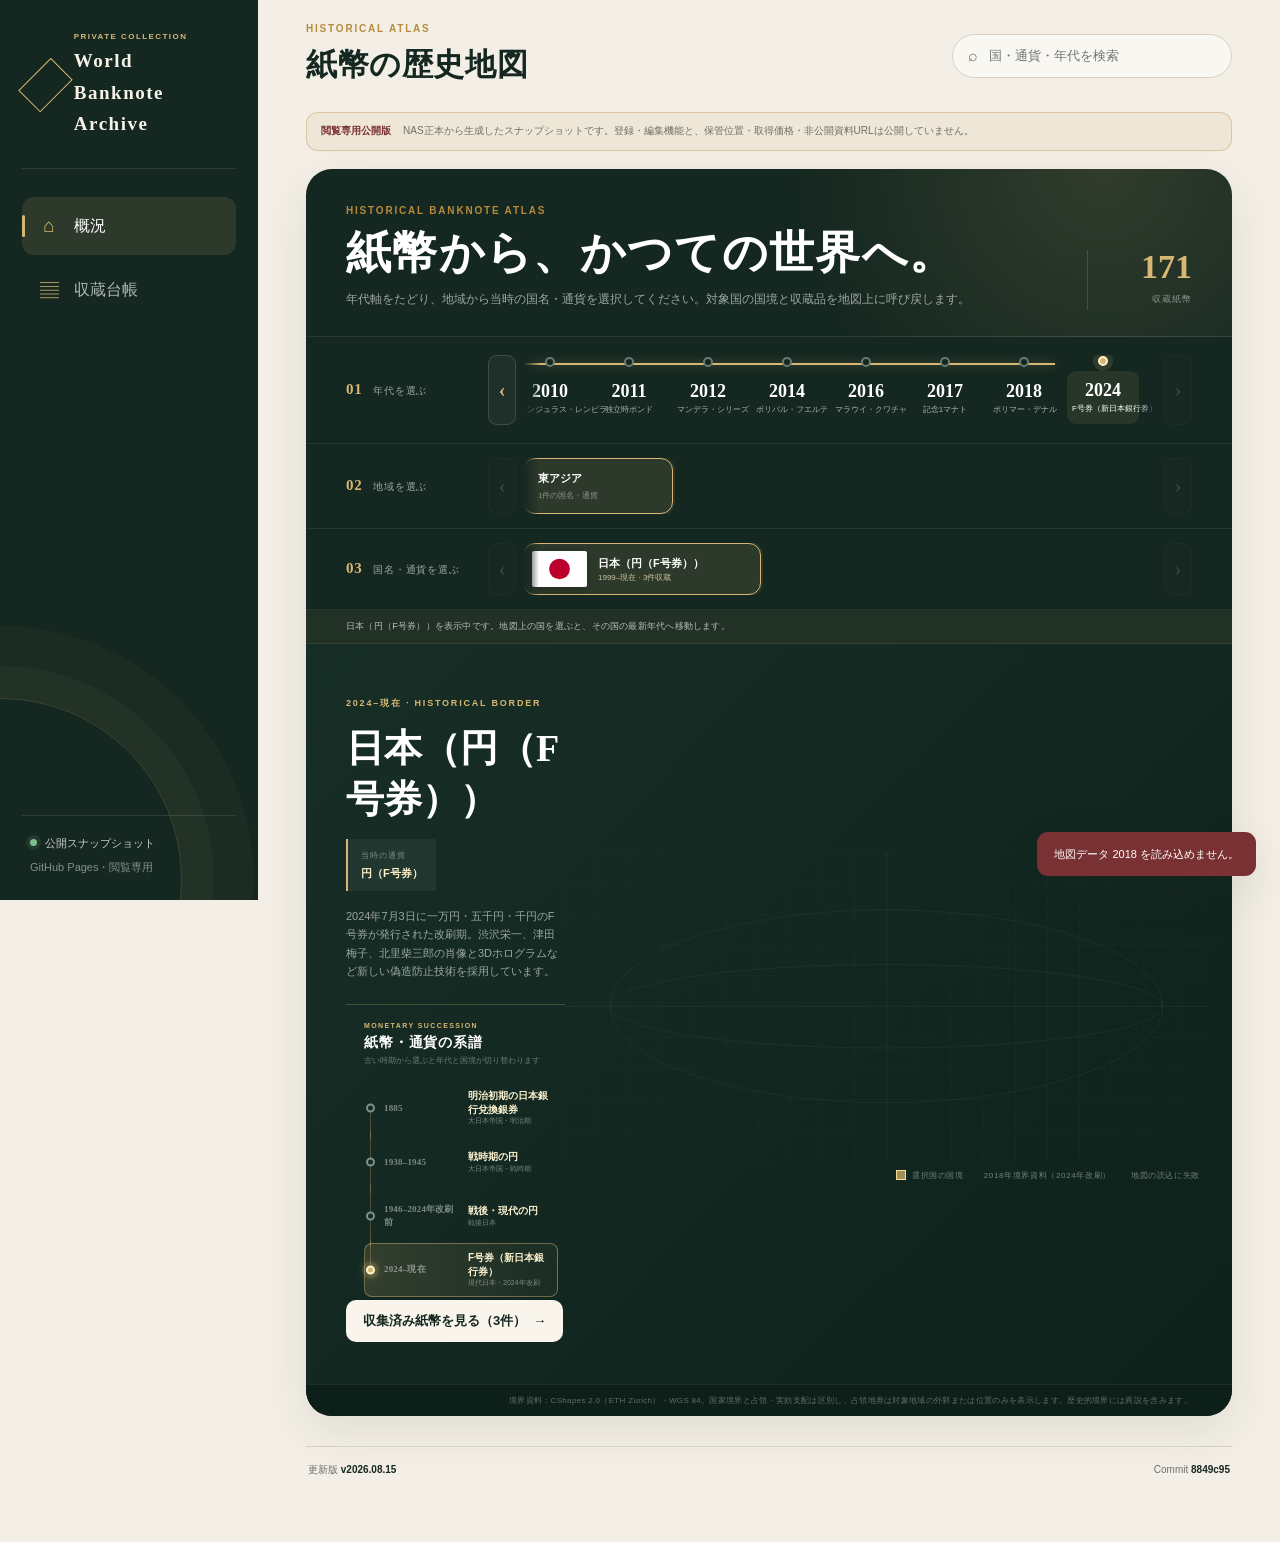
==== commit 87017054: "Improve atlas and collection mobile UX" ====
--- a/index.html
+++ b/index.html
@@ -83,18 +83,31 @@
 
               <div class="era-picker" aria-label="年代を選択">
                 <p><span>01</span> 年代を選ぶ</p>
-                <div class="era-list" id="eraList" role="listbox" aria-label="年代"><div class="era-track" aria-hidden="true"><span id="eraTrackProgress"></span></div></div>
+                <div class="horizontal-picker">
+                  <button class="picker-scroll-button" type="button" data-scroll-target="eraList" data-scroll-direction="-1" aria-label="前の年代を表示">‹</button>
+                  <div class="era-list" id="eraList" role="listbox" aria-label="年代"><div class="era-track" aria-hidden="true"><span id="eraTrackProgress"></span></div></div>
+                  <button class="picker-scroll-button" type="button" data-scroll-target="eraList" data-scroll-direction="1" aria-label="次の年代を表示">›</button>
+                </div>
               </div>
 
               <div class="region-picker">
                 <p><span>02</span> 地域を選ぶ</p>
-                <div class="region-symbols" id="regionSymbols" role="listbox" aria-label="地域"></div>
+                <div class="horizontal-picker">
+                  <button class="picker-scroll-button" type="button" data-scroll-target="regionSymbols" data-scroll-direction="-1" aria-label="前の地域を表示">‹</button>
+                  <div class="region-symbols" id="regionSymbols" role="listbox" aria-label="地域"></div>
+                  <button class="picker-scroll-button" type="button" data-scroll-target="regionSymbols" data-scroll-direction="1" aria-label="次の地域を表示">›</button>
+                </div>
               </div>
 
               <div class="country-picker">
                 <p><span>03</span> 国名・通貨を選ぶ</p>
-                <div class="country-symbols" id="countrySymbols" role="listbox" aria-label="国名・通貨"></div>
-              </div>
+                <div class="horizontal-picker">
+                  <button class="picker-scroll-button" type="button" data-scroll-target="countrySymbols" data-scroll-direction="-1" aria-label="前の国名・通貨を表示">‹</button>
+                  <div class="country-symbols" id="countrySymbols" role="listbox" aria-label="国名・通貨"></div>
+                  <button class="picker-scroll-button" type="button" data-scroll-target="countrySymbols" data-scroll-direction="1" aria-label="次の国名・通貨を表示">›</button>
+                </div>
+              </div>
+              <p class="atlas-next-step" id="atlasNextStep" role="status"></p>
 
               <div class="atlas-stage">
                 <div class="map-copy">
@@ -117,7 +130,7 @@
                 </div>
 
                 <div class="world-map-wrap">
-                  <svg class="world-map" viewBox="0 0 1000 480" preserveAspectRatio="xMidYMid meet" role="img" aria-labelledby="mapTitle mapDescription">
+                  <svg class="world-map" viewBox="0 0 1000 480" preserveAspectRatio="xMidYMid meet" role="group" aria-labelledby="mapTitle mapDescription">
                     <title id="mapTitle">国境のない世界地図</title>
                     <desc id="mapDescription">国家・体制を選ぶと、その年代の対象地域と国境が表示されます。</desc>
                     <defs>
@@ -127,11 +140,11 @@
                     </defs>
                     <rect class="map-grid" width="1000" height="480" fill="url(#mapGrid)"/>
                     <g class="graticule" aria-hidden="true"><path d="M0 240H1000M500 0V480"/><ellipse cx="500" cy="240" rx="430" ry="150"/><ellipse cx="500" cy="240" rx="430" ry="65"/></g>
-                    <g class="map-camera" id="mapCamera" aria-hidden="true">
-                      <g class="historical-map-data" id="historicalMapData"></g>
-                      <g class="historical-region-data" id="historicalRegionData"></g>
-                      <g class="historical-border-data" id="historicalBorderData"></g>
-                      <g class="historical-label" id="historicalLabel">
+                    <g class="map-camera" id="mapCamera">
+                      <g class="historical-map-data" id="historicalMapData" aria-label="国を地図から選択"></g>
+                      <g class="historical-region-data" id="historicalRegionData" aria-hidden="true"></g>
+                      <g class="historical-border-data" id="historicalBorderData" aria-hidden="true"></g>
+                      <g class="historical-label" id="historicalLabel" aria-hidden="true">
                         <circle class="map-marker" id="mapMarker" r="6"/>
                         <text class="map-label" id="mapLabel"></text>
                       </g>
@@ -169,20 +182,23 @@
               </details>
             </aside>
             <div class="source-ribbon" id="sourceRibbon" hidden></div>
-            <div class="filter-bar">
-              <label><span>大地域</span><select id="macroRegionFilter"><option value="">すべて</option></select></label>
-              <label><span>地域区分</span><select id="regionFilter"><option value="">すべて</option></select></label>
-              <label><span>発行国・体制</span><select id="countryFilter"><option value="">すべて</option></select></label>
-              <label><span>通貨</span><select id="currencyFilter"><option value="">すべて</option></select></label>
-              <label><span>発行年代</span><select id="periodFilter"><option value="">すべて</option><option value="before-1920">1919年以前</option><option value="1920-1949">1920–1949年</option><option value="1950-1979">1950–1979年</option><option value="1980-1999">1980–1999年</option><option value="after-2000">2000年以降</option><option value="unknown">年代不明</option></select></label>
-              <label><span>国家・体制</span><select id="stateStatusFilter"><option value="">すべて</option><option value="現存">現存</option><option value="消滅国家・体制">消滅国家・体制</option></select></label>
-              <label><span>希少度</span><select id="rarityFilter"><option value="">すべて</option><option value="50-plus">50以上</option><option value="40-49">40–49</option><option value="under-40">39以下</option></select></label>
-              <label><span>種別</span><select id="typeFilter"><option value="">すべて</option><option value="banknote">紙幣</option><option value="coin">コイン</option></select></label>
-              <label class="private-filter"><span>保管状態</span><select id="locationFilter"><option value="">すべて</option><option value="placed">配置済み</option><option value="unplaced">未配置</option></select></label>
-              <label class="switch-filter"><input id="duplicateFilter" type="checkbox"><span>ダブりあり</span></label>
-              <button class="button button-secondary" id="clearFilters" type="button">絞り込み解除</button>
-            </div>
             <div class="collection-summary" id="collectionSummary"></div>
+            <details class="collection-filter-panel" id="collectionFilterPanel">
+              <summary><span>絞り込み</span><small id="activeFilterCount">条件なし</small></summary>
+              <div class="filter-bar">
+                <label><span>大地域</span><select id="macroRegionFilter"><option value="">すべて</option></select></label>
+                <label><span>地域区分</span><select id="regionFilter"><option value="">すべて</option></select></label>
+                <label><span>発行国・体制</span><select id="countryFilter"><option value="">すべて</option></select></label>
+                <label><span>通貨</span><select id="currencyFilter"><option value="">すべて</option></select></label>
+                <label><span>発行年代</span><select id="periodFilter"><option value="">すべて</option><option value="before-1920">1919年以前</option><option value="1920-1949">1920–1949年</option><option value="1950-1979">1950–1979年</option><option value="1980-1999">1980–1999年</option><option value="after-2000">2000年以降</option><option value="unknown">年代不明</option></select></label>
+                <label><span>国家・体制</span><select id="stateStatusFilter"><option value="">すべて</option><option value="現存">現存</option><option value="消滅国家・体制">消滅国家・体制</option></select></label>
+                <label><span>希少度</span><select id="rarityFilter"><option value="">すべて</option><option value="50-plus">50以上</option><option value="40-49">40–49</option><option value="under-40">39以下</option></select></label>
+                <label><span>種別</span><select id="typeFilter"><option value="">すべて</option><option value="banknote">紙幣</option><option value="coin">コイン</option></select></label>
+                <label class="private-filter"><span>保管状態</span><select id="locationFilter"><option value="">すべて</option><option value="placed">配置済み</option><option value="unplaced">未配置</option></select></label>
+                <label class="switch-filter"><input id="duplicateFilter" type="checkbox"><span>ダブりあり</span></label>
+                <button class="button button-secondary" id="clearFilters" type="button">絞り込み解除</button>
+              </div>
+            </details>
             <div class="collection-grid" id="collectionGrid"></div>
           </section>
 
--- a/styles.css
+++ b/styles.css
@@ -100,11 +100,16 @@
 .era-picker, .region-picker, .country-picker { display: grid; grid-template-columns: 124px 1fr; gap: 18px; padding: 18px 40px; align-items: center; border-bottom: 1px solid rgba(255,255,255,.08); }
 .era-picker > p, .region-picker > p, .country-picker > p { margin: 0; color: rgba(255,255,255,.58); font-size: 10px; letter-spacing: .08em; }
 .era-picker > p span, .region-picker > p span, .country-picker > p span { margin-right: 7px; color: var(--gold-light); font: 700 15px var(--serif); }
-.era-list { min-width: 0; overflow-x: auto; scrollbar-color: rgba(215,183,115,.45) transparent; }
+.horizontal-picker { min-width: 0; display: grid; grid-template-columns: 28px minmax(0,1fr) 28px; gap: 7px; align-items: stretch; }
+.picker-scroll-button { min-width: 0; border: 1px solid rgba(255,255,255,.14); border-radius: 9px; background: rgba(255,255,255,.045); color: var(--gold-light); font: 700 20px/1 var(--serif); cursor: pointer; transition: border-color .18s, background .18s, opacity .18s; }
+.picker-scroll-button:hover:not(:disabled) { border-color: var(--gold-light); background: rgba(215,183,115,.14); }
+.picker-scroll-button:disabled { opacity: .2; cursor: default; }
+.era-list { min-width: 0; overflow-x: auto; scrollbar-width: none; scroll-snap-type: x proximity; mask-image: linear-gradient(90deg,transparent,#000 18px,#000 calc(100% - 18px),transparent); }
+.era-list::-webkit-scrollbar, .region-symbols::-webkit-scrollbar, .country-symbols::-webkit-scrollbar { display: none; }
 .era-timeline { min-width: calc(var(--era-count) * 78px); position: relative; display: grid; grid-template-columns: repeat(var(--era-count),minmax(72px,1fr)); gap: 7px; padding-top: 17px; }
 .era-track { position: absolute; top: 8px; left: calc(50% / var(--era-count)); right: calc(50% / var(--era-count)); height: 2px; background: rgba(255,255,255,.18); }
 .era-track span { display: block; width: 0; height: 100%; background: var(--gold-light); box-shadow: 0 0 10px rgba(215,183,115,.5); transition: width .45s ease; }
-.era-button { min-width: 0; padding: 9px 5px; border: 0; border-radius: 9px; position: relative; background: transparent; color: rgba(255,255,255,.65); cursor: pointer; text-align: center; transition: color .18s, background .18s, transform .18s; }
+.era-button { min-width: 0; padding: 9px 5px; border: 0; border-radius: 9px; position: relative; background: transparent; color: rgba(255,255,255,.65); cursor: pointer; text-align: center; scroll-snap-align: center; transition: color .18s, background .18s, transform .18s; }
 .era-button i { position: absolute; top: -15px; left: 50%; width: 10px; height: 10px; border: 2px solid #697a74; border-radius: 50%; background: var(--ink); transform: translateX(-50%); transition: .3s; }
 .era-button strong, .era-button span { display: block; }
 .era-button strong { color: #fff; font: 700 18px var(--serif); }
@@ -112,26 +117,26 @@
 .era-button:hover, .era-button.is-active { color: #fff; background: rgba(215,183,115,.1); transform: translateY(-1px); }
 .era-button.is-active i { border-color: #fff1c7; background: var(--gold-light); box-shadow: 0 0 0 5px rgba(215,183,115,.14); }
 .region-picker, .country-picker { padding-block: 14px; }
-.region-symbols { display: flex; gap: 9px; min-width: 0; max-width: 100%; overflow-x: auto; overscroll-behavior-inline: contain; scrollbar-width: thin; }
-.region-symbol { min-width: 150px; padding: 10px 14px; display: grid; gap: 2px; border: 1px solid rgba(255,255,255,.12); border-radius: 12px; background: rgba(255,255,255,.04); color: #fff; cursor: pointer; text-align: left; transition: .18s; }
+.region-symbols { display: flex; gap: 9px; min-width: 0; max-width: 100%; overflow-x: auto; overscroll-behavior-inline: contain; scrollbar-width: none; scroll-snap-type: x proximity; mask-image: linear-gradient(90deg,transparent,#000 16px,#000 calc(100% - 16px),transparent); }
+.region-symbol { min-width: 150px; padding: 10px 14px; display: grid; gap: 2px; border: 1px solid rgba(255,255,255,.12); border-radius: 12px; background: rgba(255,255,255,.04); color: #fff; cursor: pointer; text-align: left; scroll-snap-align: start; transition: .18s; }
 .region-symbol strong { font-size: 11px; }
 .region-symbol small { color: rgba(255,255,255,.46); font-size: 8px; }
 .region-symbol:hover, .region-symbol.is-active { border-color: var(--gold-light); background: rgba(215,183,115,.13); }
 .region-symbol.is-active { box-shadow: 0 0 0 2px rgba(215,183,115,.09); }
-.country-symbols { display: flex; gap: 9px; min-width: 0; max-width: 100%; min-height: 52px; overflow-x: auto; overscroll-behavior-inline: contain; scrollbar-width: thin; }
+.country-symbols { display: flex; gap: 9px; min-width: 0; max-width: 100%; min-height: 52px; overflow-x: auto; overscroll-behavior-inline: contain; scrollbar-width: none; scroll-snap-type: x proximity; mask-image: linear-gradient(90deg,transparent,#000 16px,#000 calc(100% - 16px),transparent); }
 .picker-guidance { align-self: center; color: rgba(255,255,255,.42); font-size: 9px; }
-.country-symbol { min-width: 238px; padding: 7px 12px 7px 8px; display: flex; align-items: center; gap: 11px; border: 1px solid rgba(255,255,255,.12); border-radius: 12px; background: rgba(255,255,255,.04); color: #fff; cursor: pointer; text-align: left; transition: .18s; }
+.country-symbol { min-width: 238px; padding: 7px 12px 7px 8px; display: flex; align-items: center; gap: 11px; border: 1px solid rgba(255,255,255,.12); border-radius: 12px; background: rgba(255,255,255,.04); color: #fff; cursor: pointer; text-align: left; scroll-snap-align: start; transition: .18s; }
 .country-symbol.has-wide-name strong { max-width: 150px; white-space: normal; line-height: 1.25; }
 .country-symbol:hover, .country-symbol.is-active { border-color: var(--gold-light); background: rgba(215,183,115,.13); }
 .country-symbol.is-active { box-shadow: 0 0 0 2px rgba(215,183,115,.09); }
-.country-flag { width: 55px; height: 37px; flex: 0 0 auto; overflow: hidden; display: grid; place-items: center; border: 1px solid rgba(255,255,255,.34); border-radius: 4px; background: #fff; box-shadow: 0 3px 9px rgba(0,0,0,.22); }
-.country-flag img { width: 100%; height: 100%; display: block; object-fit: contain; }
-.country-flag-emoji { font-size: 32px; line-height: 1; filter: saturate(.9); }
+.country-flag { width: 55px; aspect-ratio: 3 / 2; flex: 0 0 auto; overflow: hidden; display: block; border: 1px solid rgba(255,255,255,.34); border-radius: 2px; background: #fff; box-shadow: 0 3px 9px rgba(0,0,0,.22); }
+.country-flag img, .country-flag-svg { width: 100%; height: 100%; display: block; object-fit: fill; }
 .country-flag-label { color: #24303c; font-family: "Times New Roman", serif; font-size: 11px; font-weight: 800; letter-spacing: .08em; }
 .country-symbol strong, .country-symbol small { display: block; }
 .country-symbol strong { max-width: 180px; overflow: hidden; text-overflow: ellipsis; white-space: nowrap; font-size: 11px; }
 .country-symbol small { color: rgba(255,255,255,.46); font-size: 8px; line-height: 1.45; }
 .country-symbol small:first-of-type { color: rgba(255,239,198,.76); }
+.atlas-next-step { margin: 0; padding: 9px 40px; border-bottom: 1px solid rgba(255,255,255,.08); background: rgba(215,183,115,.07); color: rgba(255,255,255,.67); font-size: 9px; letter-spacing: .025em; }
 .atlas-stage { min-height: 480px; display: grid; grid-template-columns: minmax(230px,.7fr) minmax(560px,1.8fr); align-items: stretch; background: linear-gradient(135deg, #172e27, #0e211b); }
 .map-copy { z-index: 2; padding: 52px 0 42px 40px; display: flex; flex-direction: column; align-items: flex-start; }
 .map-overline { margin: 0; color: var(--gold-light); font-size: 9px; font-weight: 700; letter-spacing: .2em; }
@@ -163,11 +168,14 @@
 .currency-era.is-active i { border-color: #fff4cf; background: var(--gold-light); box-shadow: 0 0 0 4px rgba(215,183,115,.13),0 0 12px rgba(215,183,115,.7); }
 .map-collection-button { margin-top: auto; }
 .world-map-wrap { min-width: 0; padding: 24px 24px 18px 0; display: flex; flex-direction: column; justify-content: center; }
-.world-map { width: 100%; height: auto; overflow: visible; color: rgba(215,183,115,.07); pointer-events: none; }
+.world-map { width: 100%; height: auto; overflow: visible; color: rgba(215,183,115,.07); }
 .graticule { fill: none; stroke: rgba(215,183,115,.1); stroke-width: 1; }
 .map-camera { transform-box: view-box; transform-origin: 0 0; transition: transform .72s cubic-bezier(.22,.75,.18,1); }
 .historical-map-data { transition: opacity .25s ease; }
-.map-territory { fill: rgba(225,220,198,.13); stroke: transparent; }
+.map-territory { fill: rgba(225,220,198,.13); stroke: transparent; pointer-events: none; }
+.map-territory[data-map-feature-name] { cursor: pointer; pointer-events: visiblePaint; transition: fill .18s, stroke .18s; }
+.map-territory[data-map-feature-name]:hover, .map-territory[data-map-feature-name]:focus-visible { fill: rgba(215,183,115,.42); stroke: rgba(255,230,166,.8); stroke-width: 1.5; vector-effect: non-scaling-stroke; outline: none; }
+.historical-region-data, .historical-border-data, .historical-label { pointer-events: none; }
 .map-region-hatch { fill: url(#mapRegionHatch); stroke: rgba(255,230,166,.9); stroke-width: 1.5; vector-effect: non-scaling-stroke; filter: drop-shadow(0 0 5px rgba(215,183,115,.32)); transform-box: fill-box; transform-origin: center; }
 #mapRegionHatch line { stroke: rgba(255,226,158,.58); stroke-width: 2; }
 .map-selected-border { fill: rgba(215,183,115,.83); stroke: #ffe6a6; stroke-width: 2.1; vector-effect: non-scaling-stroke; filter: url(#mapGlow); transform-box: fill-box; transform-origin: center; transition: fill .3s, stroke .3s, opacity .3s; }
@@ -218,7 +226,7 @@
 .map-legend i { width: 10px; height: 10px; border: 1px solid #ffdf91; background: rgba(215,183,115,.72); }
 .map-legend.is-outline-only i { border-width: 2px; background: transparent; }
 .atlas-source { padding: 9px 40px; border-top: 1px solid rgba(255,255,255,.07); color: rgba(255,255,255,.35); background: #0d1f19; font-size: 8px; letter-spacing: .04em; text-align: right; }
-.era-button:focus-visible, .region-symbol:focus-visible, .country-symbol:focus-visible, .currency-era:focus-visible, .map-collection-button:focus-visible { outline: 2px solid #fff; outline-offset: 3px; }
+.era-button:focus-visible, .region-symbol:focus-visible, .country-symbol:focus-visible, .currency-era:focus-visible, .map-collection-button:focus-visible, .picker-scroll-button:focus-visible { outline: 2px solid #fff; outline-offset: 3px; }
 
 .hero-panel { min-height: 340px; padding: 46px clamp(28px, 4vw, 58px); border-radius: 26px; position: relative; overflow: hidden; background: var(--ink); color: #fff; display: grid; grid-template-columns: 1.08fr .92fr; align-items: center; box-shadow: var(--shadow); }
 .hero-panel::before { content: ""; position: absolute; inset: 0; opacity: .18; background: repeating-radial-gradient(circle at 85% 50%, transparent 0 18px, #d7b773 19px 20px); mask-image: linear-gradient(to left, #000, transparent 56%); }
@@ -290,11 +298,14 @@
 .image-collection-policy summary { color: var(--burgundy); font-weight: 700; cursor: pointer; }
 .image-collection-policy ul { margin: 9px 0 0; padding-left: 18px; color: var(--muted); }
 .image-collection-policy li + li { margin-top: 4px; }
+.collection-filter-panel { margin-bottom: 16px; }
+.collection-filter-panel > summary { display: none; }
+.collection-filter-panel:not([open]) > .filter-bar { display: flex; }
 .filter-bar { padding: 14px 17px; border: 1px solid var(--line); border-radius: 15px; display: flex; align-items: end; gap: 12px; background: rgba(255,255,255,.4); }
 .filter-bar label { display: grid; gap: 4px; color: var(--muted); font-size: 9px; }
 .filter-bar select { min-width: 132px; height: 36px; padding: 0 28px 0 9px; border: 1px solid var(--line); border-radius: 8px; background: var(--card-solid); color: var(--ink); font-size: 11px; }
 .filter-bar .switch-filter { min-height: 36px; display: flex; flex-direction: row; gap: 7px; align-items: center; padding: 0 8px; color: var(--ink); font-size: 11px; }
-.collection-summary { display: flex; justify-content: space-between; padding: 17px 3px 11px; color: var(--muted); font-size: 11px; }
+.collection-summary { display: flex; justify-content: space-between; padding: 8px 3px 11px; color: var(--muted); font-size: 11px; }
 .collection-grid { display: grid; grid-template-columns: repeat(3, minmax(0, 1fr)); gap: 18px; }
 .note-card { min-width: 0; overflow: hidden; border: 1px solid var(--line); border-radius: 17px; background: var(--card); cursor: pointer; transition: transform .2s, box-shadow .2s; }
 .note-card:hover { transform: translateY(-3px); box-shadow: var(--shadow); }
@@ -417,6 +428,7 @@
 .public-note-images img { width: 100%; max-height: 280px; display: block; object-fit: contain; }
 .public-note-images figcaption { margin-top: 7px; color: var(--muted); font-size: 10px; text-align: center; }
 .public-note-empty { margin: 0; padding: 40px 16px; border: 1px dashed var(--line); border-radius: 14px; color: var(--muted); text-align: center; }
+.public-note-rights { grid-column: 1 / -1; margin: 0; color: var(--muted); font-size: 11px; text-align: center; }
 .public-note-copy { min-width: 0; }
 .public-note-rarity { display: inline-block; margin-bottom: 14px; padding: 5px 9px; border-radius: 999px; background: var(--burgundy-soft); color: var(--burgundy); font-size: 10px; font-weight: 700; }
 .public-note-facts { margin: 0; display: grid; grid-template-columns: repeat(2,minmax(0,1fr)); border-top: 1px solid var(--line); }
@@ -447,7 +459,7 @@
   .activity-strip { grid-template-columns: repeat(2,1fr); }
   .filter-bar { flex-wrap: wrap; }
   .atlas-stage { grid-template-columns: 1fr; }
-  .atlas-heading, .era-picker, .region-picker, .country-picker { padding-inline: 30px; }
+  .atlas-heading, .era-picker, .region-picker, .country-picker, .atlas-next-step { padding-inline: 30px; }
   .map-copy { min-height: 205px; padding: 30px 30px 8px; }
   .map-copy > p:not(.map-overline) { max-width: 620px; }
   .currency-chronology { width: 100%; max-width: 720px; }
@@ -493,8 +505,10 @@
   .nav-icon { height: 25px; font-size: 17px; }
   .nav-item.is-active::before { inset: auto 25% 0; width: 50%; height: 2px; }
   .main-content { padding: 0 15px 100px; }
-  .topbar { min-height: auto; padding: 19px 1px 17px; display: block; }
-  .topbar > div:first-child { display: none; }
+  .topbar { min-height: auto; padding: 15px 1px 17px; display: block; }
+  .topbar > div:first-child { display: block; margin: 0 2px 10px; }
+  .topbar > div:first-child .eyebrow { display: none; }
+  .topbar h2 { margin: 0; font-size: 19px; line-height: 1.35; }
   .topbar-actions { flex-direction: row; gap: 8px; }
   .global-search { min-width: 0; flex: 1; height: 42px; }
   .topbar .button { padding-inline: 12px; font-size: 0; }
@@ -513,8 +527,16 @@
   .section-intro { min-height: auto; padding: 16px 1px; align-items: flex-start; }
   .section-intro h3 { font-size: 24px; }
   .section-intro > div > p:not(.eyebrow) { max-width: 230px; }
-  .filter-bar { align-items: stretch; gap: 8px; }
+  .collection-filter-panel { margin: 0 0 12px; }
+  .collection-filter-panel > summary { min-height: 44px; padding: 9px 13px; border: 1px solid var(--line); border-radius: 11px; display: flex; align-items: center; justify-content: space-between; background: rgba(255,255,255,.55); color: var(--ink); font-size: 12px; font-weight: 700; cursor: pointer; }
+  .collection-filter-panel > summary small { color: var(--burgundy); font-size: 9px; font-weight: 700; }
+  .collection-filter-panel:not([open]) > .filter-bar { display: none; }
+  .collection-filter-panel[open] > summary { border-radius: 11px 11px 0 0; border-bottom-color: transparent; }
+  .filter-bar { margin-top: 0; padding: 12px; border-radius: 0 0 11px 11px; align-items: stretch; gap: 8px; }
   .source-ribbon { align-items: flex-start; flex-direction: column; gap: 4px; }
+  .has-active-search .image-collection-policy, .has-active-search .source-ribbon { display: none; }
+  .collection-summary { align-items: flex-start; gap: 8px; padding: 4px 3px 9px; }
+  .collection-summary span:last-child { max-width: 58%; text-align: right; font-size: 9px; }
   .filter-bar label:not(.switch-filter) { flex: 1 1 calc(50% - 8px); }
   .filter-bar select { width: 100%; min-width: 0; }
   .filter-bar .button { flex: 1 1 100%; }
@@ -549,12 +571,14 @@
   .atlas-count { min-width: 68px; padding-left: 12px; }
   .atlas-count strong { font-size: 26px; }
   .era-picker, .region-picker, .country-picker { grid-template-columns: 1fr; gap: 8px; padding: 13px 20px; }
-  .era-list { margin-right: -20px; padding-right: 20px; }
+  .horizontal-picker { grid-template-columns: 30px minmax(0,1fr) 30px; gap: 5px; }
+  .era-list { margin: 0; padding: 0; }
   .era-timeline { min-width: calc(var(--era-count) * 101px - 7px); grid-template-columns: repeat(var(--era-count),94px); }
   .era-track { left: 47px; right: 47px; }
-  .region-symbols, .country-symbols { margin-right: -20px; padding-right: 20px; overflow-x: auto; }
+  .region-symbols, .country-symbols { margin: 0; padding: 0; overflow-x: auto; }
   .era-button { min-width: 94px; }
   .country-symbol { min-width: 195px; }
+  .atlas-next-step { padding: 9px 20px; }
   .map-copy { min-height: 250px; padding: 30px 20px 8px; }
   .currency-chronology-list { max-height: 285px; }
   .world-map-wrap { min-height: 250px; padding: 0 7px 18px; overflow: hidden; }
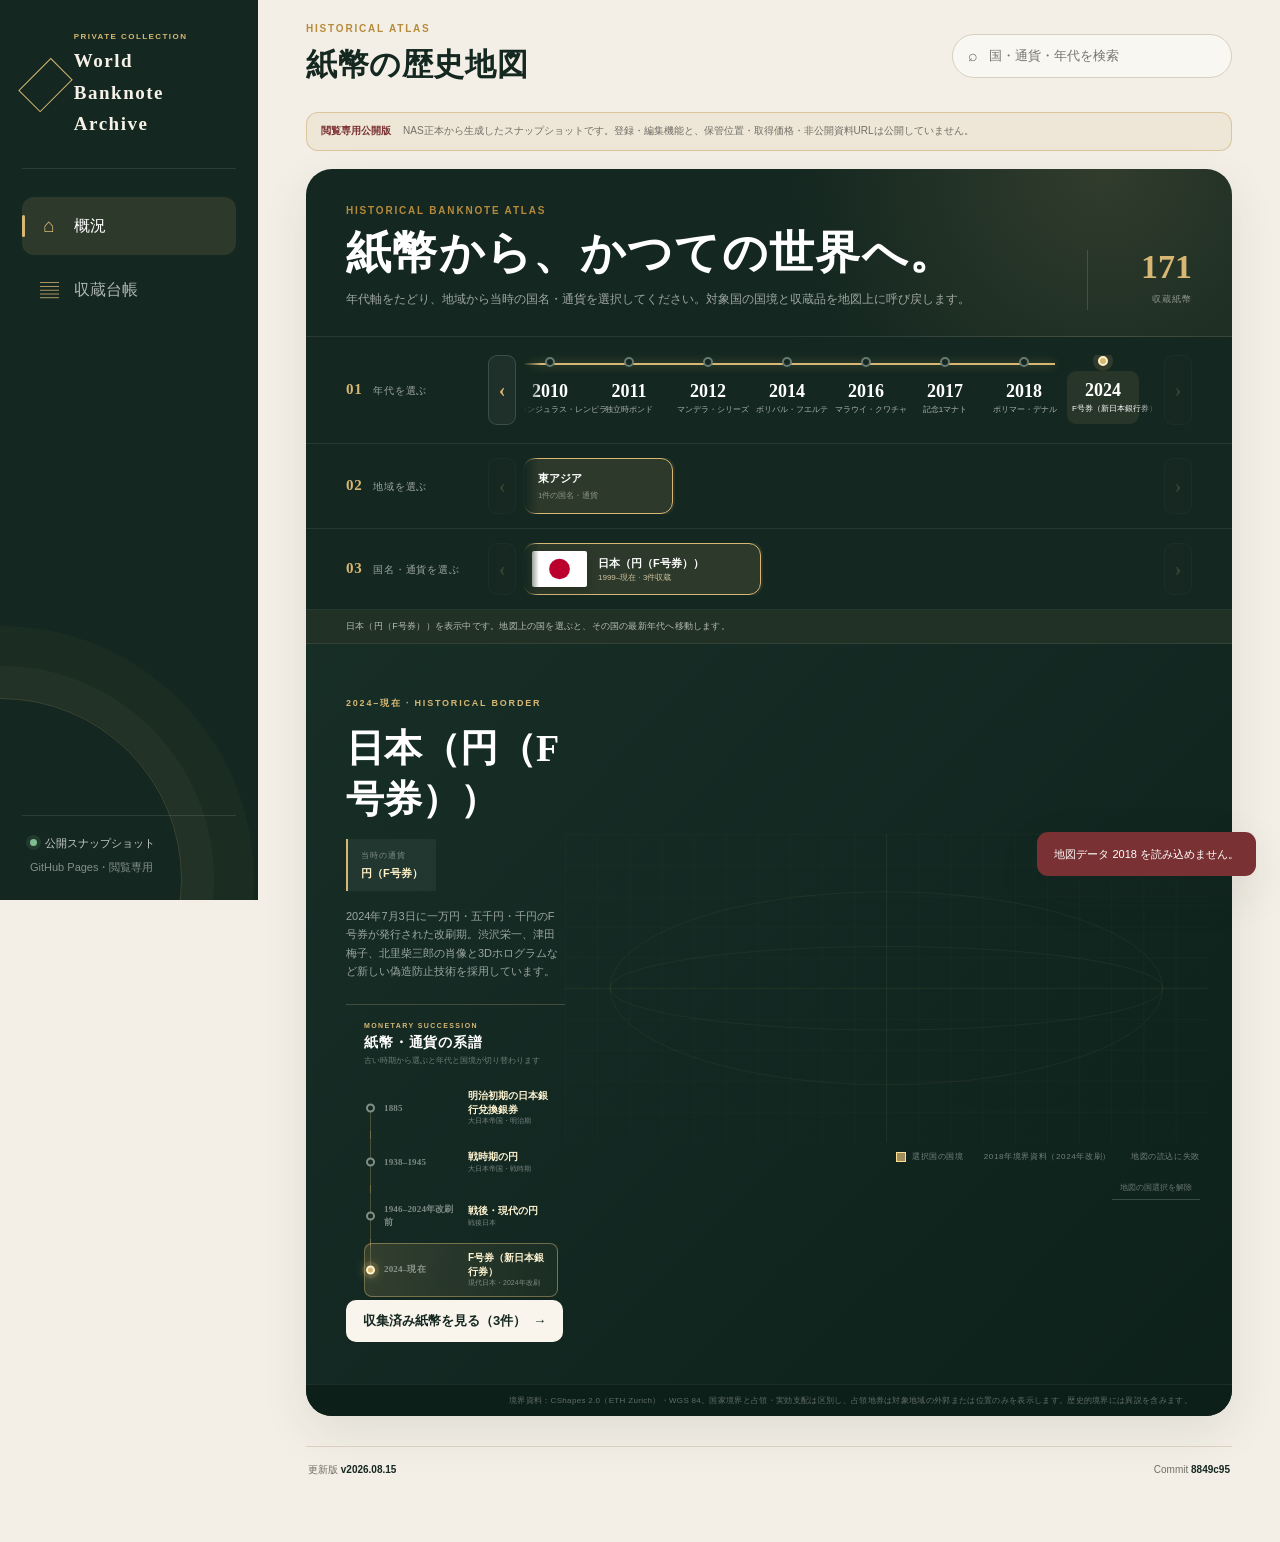
==== commit 40c9131e: "Fix atlas map country tapping" ====
--- a/index.html
+++ b/index.html
@@ -151,6 +151,9 @@
                     </g>
                   </svg>
                   <div class="map-legend" id="mapLegend"><span><i></i><b id="mapBoundaryLabel">選択国の国境</b></span><span id="mapEraLegend">海岸線のみ表示</span><span id="mapDataStatus" role="status">地図データを読込中</span></div>
+                  <div class="map-secondary-actions">
+                    <button class="map-clear-selection" id="clearAtlasSelection" type="button" hidden>地図の国選択を解除</button>
+                  </div>
                 </div>
               </div>
               <footer class="atlas-source">境界資料：CShapes 2.0（ETH Zurich）・WGS 84。国家境界と占領・実効支配は区別し、占領地券は対象地域の外郭または位置のみを表示します。歴史的境界には異説を含みます。</footer>
--- a/styles.css
+++ b/styles.css
@@ -173,7 +173,7 @@
 .map-camera { transform-box: view-box; transform-origin: 0 0; transition: transform .72s cubic-bezier(.22,.75,.18,1); }
 .historical-map-data { transition: opacity .25s ease; }
 .map-territory { fill: rgba(225,220,198,.13); stroke: transparent; pointer-events: none; }
-.map-territory[data-map-feature-name] { cursor: pointer; pointer-events: visiblePaint; transition: fill .18s, stroke .18s; }
+.map-territory[data-map-feature-name] { cursor: pointer; pointer-events: visiblePainted; stroke: rgba(215,183,115,.001); stroke-width: 10; vector-effect: non-scaling-stroke; transition: fill .18s, stroke .18s; }
 .map-territory[data-map-feature-name]:hover, .map-territory[data-map-feature-name]:focus-visible { fill: rgba(215,183,115,.42); stroke: rgba(255,230,166,.8); stroke-width: 1.5; vector-effect: non-scaling-stroke; outline: none; }
 .historical-region-data, .historical-border-data, .historical-label { pointer-events: none; }
 .map-region-hatch { fill: url(#mapRegionHatch); stroke: rgba(255,230,166,.9); stroke-width: 1.5; vector-effect: non-scaling-stroke; filter: drop-shadow(0 0 5px rgba(215,183,115,.32)); transform-box: fill-box; transform-origin: center; }
@@ -225,6 +225,9 @@
 .map-legend b { font: inherit; font-weight: 400; }
 .map-legend i { width: 10px; height: 10px; border: 1px solid #ffdf91; background: rgba(215,183,115,.72); }
 .map-legend.is-outline-only i { border-width: 2px; background: transparent; }
+.map-secondary-actions { min-height: 37px; padding: 12px 8px 0; display: flex; justify-content: flex-end; }
+.map-clear-selection { min-height: 25px; padding: 3px 8px; border: 0; border-bottom: 1px solid rgba(255,255,255,.18); background: transparent; color: rgba(255,255,255,.38); font-size: 8px; cursor: pointer; }
+.map-clear-selection:hover, .map-clear-selection:focus-visible { border-bottom-color: rgba(255,255,255,.55); color: rgba(255,255,255,.75); outline: none; }
 .atlas-source { padding: 9px 40px; border-top: 1px solid rgba(255,255,255,.07); color: rgba(255,255,255,.35); background: #0d1f19; font-size: 8px; letter-spacing: .04em; text-align: right; }
 .era-button:focus-visible, .region-symbol:focus-visible, .country-symbol:focus-visible, .currency-era:focus-visible, .map-collection-button:focus-visible, .picker-scroll-button:focus-visible { outline: 2px solid #fff; outline-offset: 3px; }
 
@@ -584,6 +587,7 @@
   .world-map-wrap { min-height: 250px; padding: 0 7px 18px; overflow: hidden; }
   .world-map { width: 100%; height: auto; margin-left: 0; }
   .map-legend { justify-content: center; }
+  .map-secondary-actions { min-height: 42px; padding: 15px 12px 0; }
   .atlas-source { padding-inline: 20px; text-align: left; }
 }
 
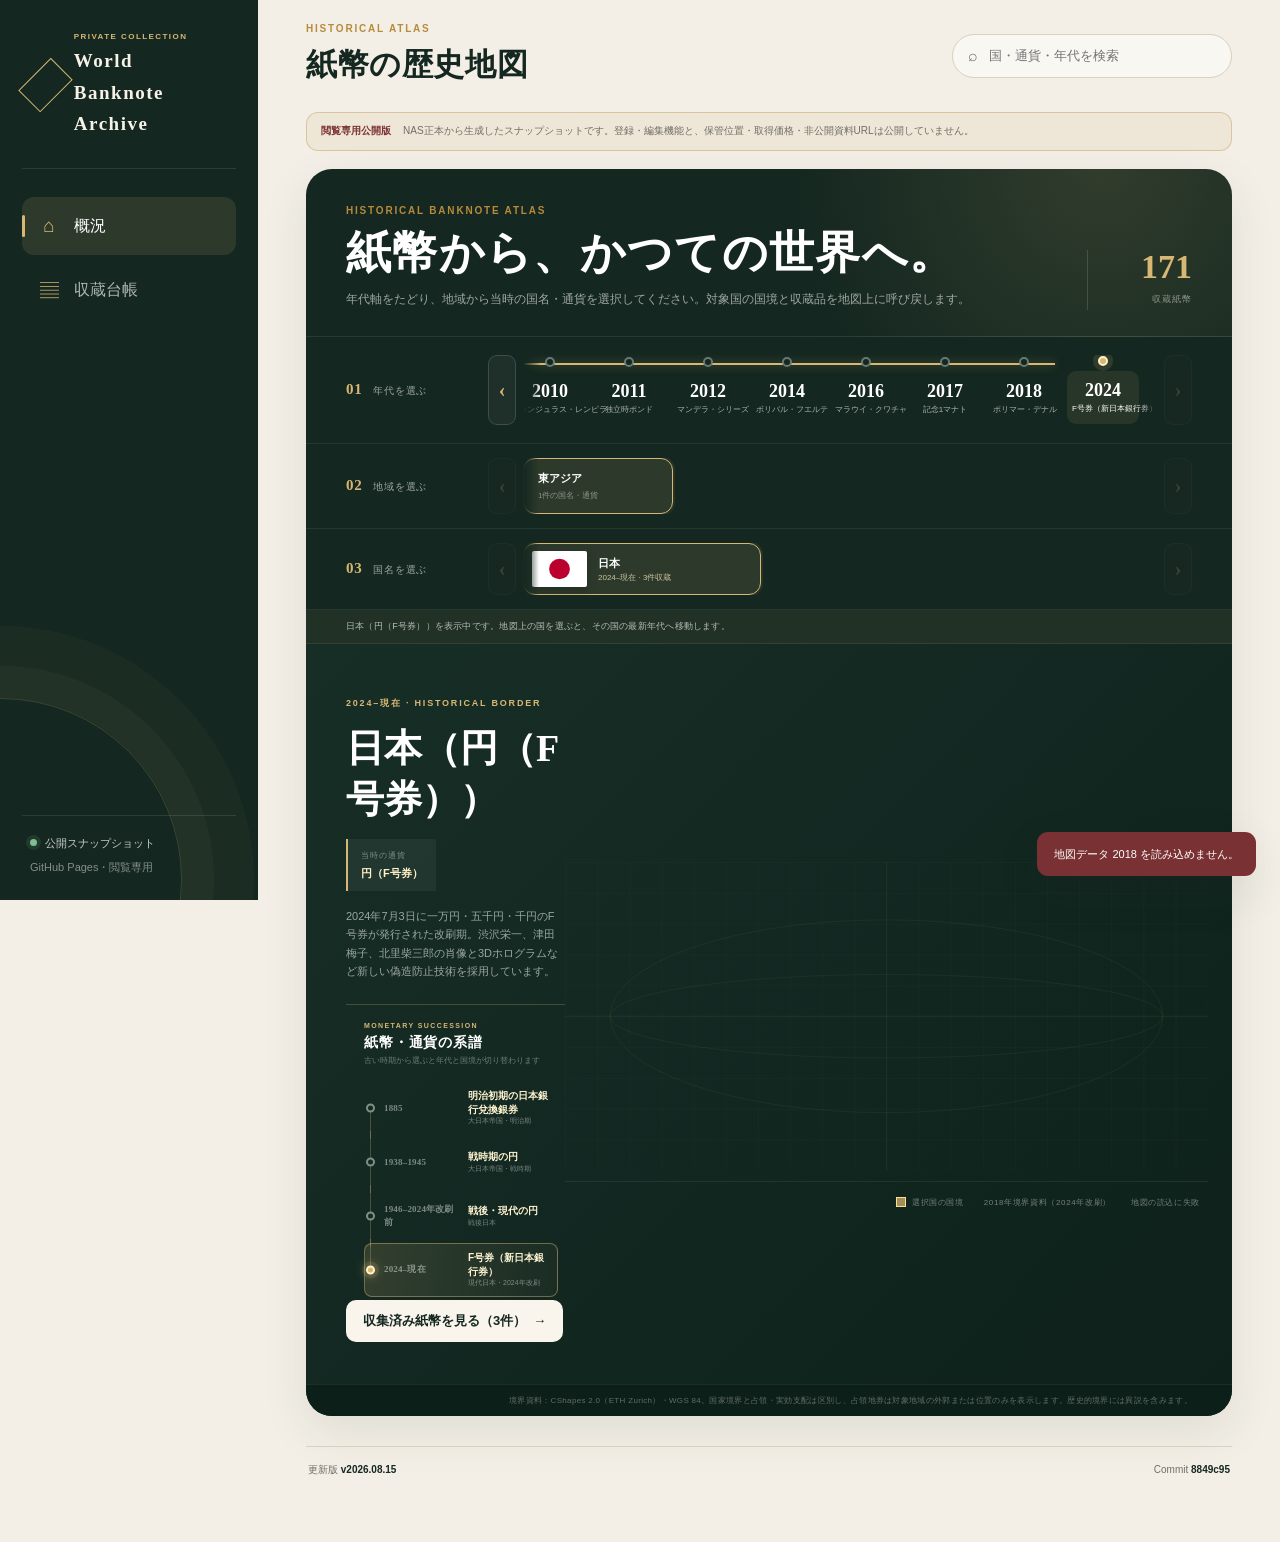
==== commit 40b430fc: "Refine historical atlas mobile labels" ====
--- a/index.html
+++ b/index.html
@@ -100,11 +100,11 @@
               </div>
 
               <div class="country-picker">
-                <p><span>03</span> 国名・通貨を選ぶ</p>
+                <p><span>03</span> 国名を選ぶ</p>
                 <div class="horizontal-picker">
-                  <button class="picker-scroll-button" type="button" data-scroll-target="countrySymbols" data-scroll-direction="-1" aria-label="前の国名・通貨を表示">‹</button>
-                  <div class="country-symbols" id="countrySymbols" role="listbox" aria-label="国名・通貨"></div>
-                  <button class="picker-scroll-button" type="button" data-scroll-target="countrySymbols" data-scroll-direction="1" aria-label="次の国名・通貨を表示">›</button>
+                  <button class="picker-scroll-button" type="button" data-scroll-target="countrySymbols" data-scroll-direction="-1" aria-label="前の国名を表示">‹</button>
+                  <div class="country-symbols" id="countrySymbols" role="listbox" aria-label="国名"></div>
+                  <button class="picker-scroll-button" type="button" data-scroll-target="countrySymbols" data-scroll-direction="1" aria-label="次の国名を表示">›</button>
                 </div>
               </div>
               <p class="atlas-next-step" id="atlasNextStep" role="status"></p>
@@ -130,6 +130,9 @@
                 </div>
 
                 <div class="world-map-wrap">
+                  <div class="map-secondary-actions">
+                    <button class="map-clear-selection" id="clearAtlasSelection" type="button" hidden>地図の国選択を解除</button>
+                  </div>
                   <svg class="world-map" viewBox="0 0 1000 480" preserveAspectRatio="xMidYMid meet" role="group" aria-labelledby="mapTitle mapDescription">
                     <title id="mapTitle">国境のない世界地図</title>
                     <desc id="mapDescription">国家・体制を選ぶと、その年代の対象地域と国境が表示されます。</desc>
@@ -151,9 +154,6 @@
                     </g>
                   </svg>
                   <div class="map-legend" id="mapLegend"><span><i></i><b id="mapBoundaryLabel">選択国の国境</b></span><span id="mapEraLegend">海岸線のみ表示</span><span id="mapDataStatus" role="status">地図データを読込中</span></div>
-                  <div class="map-secondary-actions">
-                    <button class="map-clear-selection" id="clearAtlasSelection" type="button" hidden>地図の国選択を解除</button>
-                  </div>
                 </div>
               </div>
               <footer class="atlas-source">境界資料：CShapes 2.0（ETH Zurich）・WGS 84。国家境界と占領・実効支配は区別し、占領地券は対象地域の外郭または位置のみを表示します。歴史的境界には異説を含みます。</footer>
--- a/styles.css
+++ b/styles.css
@@ -168,7 +168,7 @@
 .currency-era.is-active i { border-color: #fff4cf; background: var(--gold-light); box-shadow: 0 0 0 4px rgba(215,183,115,.13),0 0 12px rgba(215,183,115,.7); }
 .map-collection-button { margin-top: auto; }
 .world-map-wrap { min-width: 0; padding: 24px 24px 18px 0; display: flex; flex-direction: column; justify-content: center; }
-.world-map { width: 100%; height: auto; overflow: visible; color: rgba(215,183,115,.07); }
+.world-map { width: 100%; height: auto; overflow: hidden; color: rgba(215,183,115,.07); }
 .graticule { fill: none; stroke: rgba(215,183,115,.1); stroke-width: 1; }
 .map-camera { transform-box: view-box; transform-origin: 0 0; transition: transform .72s cubic-bezier(.22,.75,.18,1); }
 .historical-map-data { transition: opacity .25s ease; }
@@ -220,12 +220,12 @@
 .historical-label.is-visible { opacity: 1; }
 .map-marker { fill: #fff4cf; stroke: var(--burgundy); stroke-width: 3; }
 .map-label { fill: #fff7de; font: 700 13px var(--sans); paint-order: stroke; stroke: #12261f; stroke-width: 5px; }
-.map-legend { padding: 8px 8px 0; display: flex; justify-content: flex-end; gap: 20px; color: rgba(255,255,255,.42); font-size: 8px; letter-spacing: .08em; }
+.map-legend { margin-top: 10px; padding: 14px 8px 0; border-top: 1px solid rgba(255,255,255,.07); display: flex; justify-content: flex-end; gap: 20px; color: rgba(255,255,255,.42); font-size: 8px; letter-spacing: .08em; }
 .map-legend span:first-child { display: flex; align-items: center; gap: 6px; }
 .map-legend b { font: inherit; font-weight: 400; }
 .map-legend i { width: 10px; height: 10px; border: 1px solid #ffdf91; background: rgba(215,183,115,.72); }
 .map-legend.is-outline-only i { border-width: 2px; background: transparent; }
-.map-secondary-actions { min-height: 37px; padding: 12px 8px 0; display: flex; justify-content: flex-end; }
+.map-secondary-actions { min-height: 37px; padding: 0 8px 12px; display: flex; align-items: flex-start; justify-content: flex-end; }
 .map-clear-selection { min-height: 25px; padding: 3px 8px; border: 0; border-bottom: 1px solid rgba(255,255,255,.18); background: transparent; color: rgba(255,255,255,.38); font-size: 8px; cursor: pointer; }
 .map-clear-selection:hover, .map-clear-selection:focus-visible { border-bottom-color: rgba(255,255,255,.55); color: rgba(255,255,255,.75); outline: none; }
 .atlas-source { padding: 9px 40px; border-top: 1px solid rgba(255,255,255,.07); color: rgba(255,255,255,.35); background: #0d1f19; font-size: 8px; letter-spacing: .04em; text-align: right; }
@@ -587,7 +587,8 @@
   .world-map-wrap { min-height: 250px; padding: 0 7px 18px; overflow: hidden; }
   .world-map { width: 100%; height: auto; margin-left: 0; }
   .map-legend { justify-content: center; }
-  .map-secondary-actions { min-height: 42px; padding: 15px 12px 0; }
+  .map-legend { margin-top: 14px; padding-top: 16px; }
+  .map-secondary-actions { min-height: 42px; padding: 0 12px 12px; }
   .atlas-source { padding-inline: 20px; text-align: left; }
 }
 
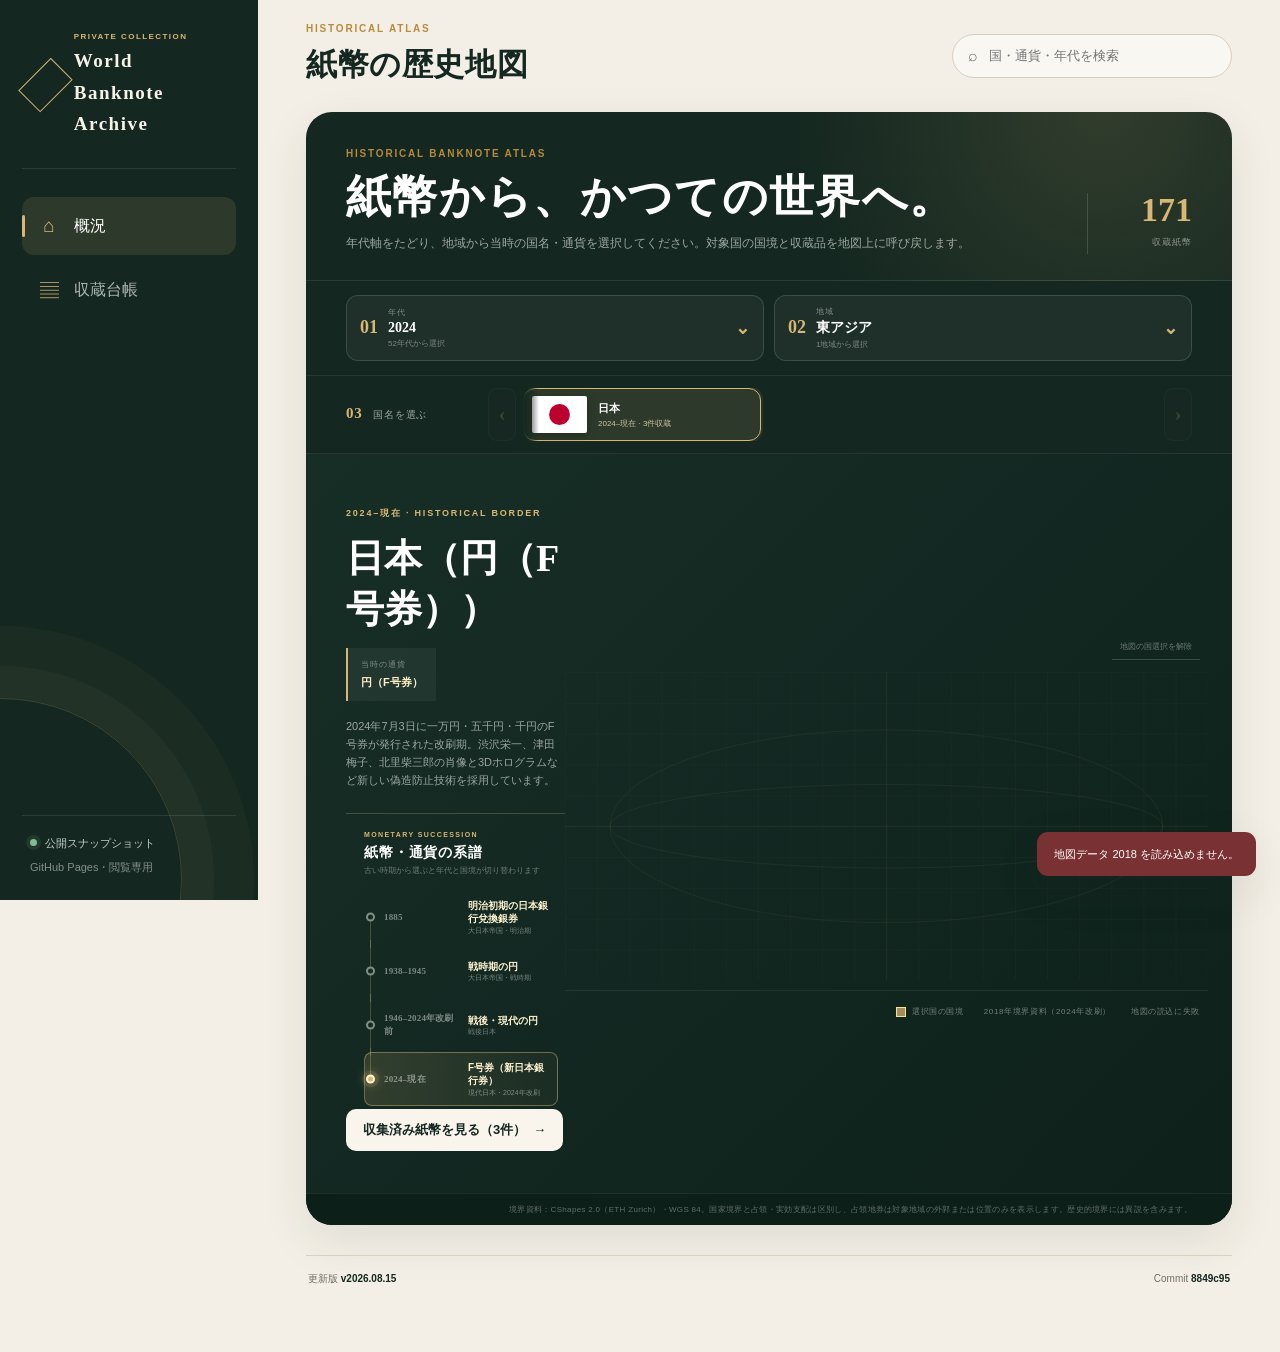
==== commit 2c3175d9: "Compact historical atlas pickers" ====
--- a/index.html
+++ b/index.html
@@ -62,8 +62,6 @@
           </div>
         </header>
 
-        <aside class="public-snapshot-note"><strong>閲覧専用公開版</strong><span>NAS正本から生成したスナップショットです。登録・編集機能と、保管位置・取得価格・非公開資料URLは公開していません。</span></aside>
-
         <div class="loading-state" id="loadingState">
           <div class="loading-seal">幣</div>
           <p>収蔵台帳を開いています…</p>
@@ -81,22 +79,13 @@
                 <div class="atlas-count"><strong id="heroSpecimenCount">00</strong><span>収蔵紙幣</span></div>
               </header>
 
-              <div class="era-picker" aria-label="年代を選択">
-                <p><span>01</span> 年代を選ぶ</p>
-                <div class="horizontal-picker">
-                  <button class="picker-scroll-button" type="button" data-scroll-target="eraList" data-scroll-direction="-1" aria-label="前の年代を表示">‹</button>
-                  <div class="era-list" id="eraList" role="listbox" aria-label="年代"><div class="era-track" aria-hidden="true"><span id="eraTrackProgress"></span></div></div>
-                  <button class="picker-scroll-button" type="button" data-scroll-target="eraList" data-scroll-direction="1" aria-label="次の年代を表示">›</button>
-                </div>
-              </div>
-
-              <div class="region-picker">
-                <p><span>02</span> 地域を選ぶ</p>
-                <div class="horizontal-picker">
-                  <button class="picker-scroll-button" type="button" data-scroll-target="regionSymbols" data-scroll-direction="-1" aria-label="前の地域を表示">‹</button>
-                  <div class="region-symbols" id="regionSymbols" role="listbox" aria-label="地域"></div>
-                  <button class="picker-scroll-button" type="button" data-scroll-target="regionSymbols" data-scroll-direction="1" aria-label="次の地域を表示">›</button>
-                </div>
+              <div class="atlas-primary-pickers" aria-label="年代と地域を選択">
+                <button class="atlas-compact-trigger" id="eraPickerTrigger" type="button" data-open-atlas-picker="eraPickerDialog" aria-haspopup="dialog">
+                  <span class="atlas-picker-step">01</span><span><small>年代</small><strong id="eraPickerValue">選択</strong><em id="eraPickerSummary"></em></span><i aria-hidden="true">⌄</i>
+                </button>
+                <button class="atlas-compact-trigger" id="regionPickerTrigger" type="button" data-open-atlas-picker="regionPickerDialog" aria-haspopup="dialog">
+                  <span class="atlas-picker-step">02</span><span><small>地域</small><strong id="regionPickerValue">選択</strong><em id="regionPickerSummary"></em></span><i aria-hidden="true">⌄</i>
+                </button>
               </div>
 
               <div class="country-picker">
@@ -372,6 +361,20 @@
       </article>
     </dialog>
 
+    <dialog class="atlas-choice-dialog" id="eraPickerDialog" aria-labelledby="eraPickerDialogTitle">
+      <section class="atlas-choice-shell">
+        <header><div><p class="eyebrow">01 · HISTORICAL ERA</p><h2 id="eraPickerDialogTitle">年代を選ぶ</h2></div><button type="button" data-close-dialog="eraPickerDialog" aria-label="年代選択を閉じる">×</button></header>
+        <div class="atlas-choice-list era-list" id="eraList" role="listbox" aria-label="年代"></div>
+      </section>
+    </dialog>
+
+    <dialog class="atlas-choice-dialog" id="regionPickerDialog" aria-labelledby="regionPickerDialogTitle">
+      <section class="atlas-choice-shell">
+        <header><div><p class="eyebrow">02 · REGION</p><h2 id="regionPickerDialogTitle">地域を選ぶ</h2></div><button type="button" data-close-dialog="regionPickerDialog" aria-label="地域選択を閉じる">×</button></header>
+        <div class="atlas-choice-list region-symbols" id="regionSymbols" role="listbox" aria-label="地域"></div>
+      </section>
+    </dialog>
+
     <dialog class="modal" id="saleDialog">
       <form method="dialog" class="modal-shell compact" id="saleForm">
         <header class="modal-header"><div><p class="eyebrow">SALE ENTRY</p><h2>売却を記録</h2></div><button class="icon-button" type="button" data-close-dialog="saleDialog" aria-label="閉じる">×</button></header>
--- a/styles.css
+++ b/styles.css
@@ -32,8 +32,6 @@
 .static-snapshot #addNoteButton { display: none; }
 .static-snapshot .private-filter { display: none; }
 .static-snapshot .note-card { cursor: pointer; }
-.public-snapshot-note { margin: 0 0 18px; padding: 10px 14px; display: flex; gap: 12px; border: 1px solid rgba(183,139,59,.36); border-radius: 12px; background: rgba(183,139,59,.09); color: var(--muted); font-size: 10px; }
-.public-snapshot-note strong { flex: 0 0 auto; color: var(--burgundy); }
 img, svg, video, canvas { max-width: 100%; }
 img, video { height: auto; }
 ::selection { background: var(--gold-light); color: var(--ink); }
@@ -97,9 +95,18 @@
 .atlas-count { min-width: 105px; padding-left: 25px; border-left: 1px solid rgba(255,255,255,.14); text-align: right; }
 .atlas-count strong { display: block; color: var(--gold-light); font: 700 34px/1 var(--serif); }
 .atlas-count span { color: rgba(255,255,255,.48); font-size: 9px; letter-spacing: .1em; }
-.era-picker, .region-picker, .country-picker { display: grid; grid-template-columns: 124px 1fr; gap: 18px; padding: 18px 40px; align-items: center; border-bottom: 1px solid rgba(255,255,255,.08); }
-.era-picker > p, .region-picker > p, .country-picker > p { margin: 0; color: rgba(255,255,255,.58); font-size: 10px; letter-spacing: .08em; }
-.era-picker > p span, .region-picker > p span, .country-picker > p span { margin-right: 7px; color: var(--gold-light); font: 700 15px var(--serif); }
+.atlas-primary-pickers { padding: 14px 40px; display: grid; grid-template-columns: repeat(2,minmax(0,1fr)); gap: 10px; border-bottom: 1px solid rgba(255,255,255,.08); }
+.atlas-compact-trigger { min-width: 0; min-height: 64px; padding: 9px 13px; display: grid; grid-template-columns: auto minmax(0,1fr) auto; align-items: center; gap: 10px; border: 1px solid rgba(255,255,255,.14); border-radius: 12px; background: rgba(255,255,255,.045); color: #fff; text-align: left; cursor: pointer; transition: .18s; }
+.atlas-compact-trigger:hover, .atlas-compact-trigger:focus-visible { border-color: var(--gold-light); background: rgba(215,183,115,.13); outline: none; }
+.atlas-picker-step { color: var(--gold-light); font: 700 18px var(--serif); }
+.atlas-compact-trigger small, .atlas-compact-trigger strong, .atlas-compact-trigger em { display: block; min-width: 0; }
+.atlas-compact-trigger small { color: rgba(255,255,255,.45); font-size: 8px; letter-spacing: .12em; }
+.atlas-compact-trigger strong { margin-top: 1px; overflow: hidden; text-overflow: ellipsis; white-space: nowrap; font: 700 14px var(--serif); }
+.atlas-compact-trigger em { margin-top: 1px; overflow: hidden; color: rgba(255,255,255,.42); font-size: 8px; font-style: normal; text-overflow: ellipsis; white-space: nowrap; }
+.atlas-compact-trigger > i { color: var(--gold-light); font: 700 18px var(--serif); }
+.country-picker { display: grid; grid-template-columns: 124px 1fr; gap: 18px; padding: 12px 40px; align-items: center; border-bottom: 1px solid rgba(255,255,255,.08); }
+.country-picker > p { margin: 0; color: rgba(255,255,255,.58); font-size: 10px; letter-spacing: .08em; }
+.country-picker > p span { margin-right: 7px; color: var(--gold-light); font: 700 15px var(--serif); }
 .horizontal-picker { min-width: 0; display: grid; grid-template-columns: 28px minmax(0,1fr) 28px; gap: 7px; align-items: stretch; }
 .picker-scroll-button { min-width: 0; border: 1px solid rgba(255,255,255,.14); border-radius: 9px; background: rgba(255,255,255,.045); color: var(--gold-light); font: 700 20px/1 var(--serif); cursor: pointer; transition: border-color .18s, background .18s, opacity .18s; }
 .picker-scroll-button:hover:not(:disabled) { border-color: var(--gold-light); background: rgba(215,183,115,.14); }
@@ -116,13 +123,29 @@
 .era-button span { margin-top: 1px; font-size: 8px; white-space: nowrap; }
 .era-button:hover, .era-button.is-active { color: #fff; background: rgba(215,183,115,.1); transform: translateY(-1px); }
 .era-button.is-active i { border-color: #fff1c7; background: var(--gold-light); box-shadow: 0 0 0 5px rgba(215,183,115,.14); }
-.region-picker, .country-picker { padding-block: 14px; }
 .region-symbols { display: flex; gap: 9px; min-width: 0; max-width: 100%; overflow-x: auto; overscroll-behavior-inline: contain; scrollbar-width: none; scroll-snap-type: x proximity; mask-image: linear-gradient(90deg,transparent,#000 16px,#000 calc(100% - 16px),transparent); }
 .region-symbol { min-width: 150px; padding: 10px 14px; display: grid; gap: 2px; border: 1px solid rgba(255,255,255,.12); border-radius: 12px; background: rgba(255,255,255,.04); color: #fff; cursor: pointer; text-align: left; scroll-snap-align: start; transition: .18s; }
 .region-symbol strong { font-size: 11px; }
 .region-symbol small { color: rgba(255,255,255,.46); font-size: 8px; }
 .region-symbol:hover, .region-symbol.is-active { border-color: var(--gold-light); background: rgba(215,183,115,.13); }
 .region-symbol.is-active { box-shadow: 0 0 0 2px rgba(215,183,115,.09); }
+.atlas-next-step:empty { display: none; }
+
+.atlas-choice-dialog { width: min(560px,calc(100vw - 24px)); max-height: min(82dvh,760px); padding: 0; border: 1px solid rgba(215,183,115,.35); border-radius: 20px; background: #10261f; color: #fff; box-shadow: 0 30px 90px rgba(0,0,0,.45); }
+.atlas-choice-dialog::backdrop { background: rgba(6,17,14,.78); backdrop-filter: blur(5px); }
+.atlas-choice-shell { max-height: min(82dvh,760px); display: flex; flex-direction: column; }
+.atlas-choice-shell > header { flex: 0 0 auto; padding: 20px 22px 16px; display: flex; align-items: center; justify-content: space-between; border-bottom: 1px solid rgba(255,255,255,.1); }
+.atlas-choice-shell > header h2 { margin: 3px 0 0; font: 700 22px var(--serif); }
+.atlas-choice-shell > header button { width: 36px; height: 36px; border: 1px solid rgba(255,255,255,.2); border-radius: 50%; background: transparent; color: #fff; font-size: 22px; cursor: pointer; }
+.atlas-choice-list { min-height: 0; padding: 14px; overflow-y: auto; }
+.atlas-choice-dialog .era-list { overflow-x: hidden; scrollbar-width: auto; scroll-snap-type: none; mask-image: none; }
+.atlas-choice-dialog .era-timeline { min-width: 0; display: grid; grid-template-columns: 1fr; gap: 7px; padding: 0; }
+.atlas-choice-dialog .era-track, .atlas-choice-dialog .era-button i { display: none; }
+.atlas-choice-dialog .era-button { min-width: 0; padding: 11px 13px; display: grid; grid-template-columns: 76px minmax(0,1fr); align-items: center; gap: 12px; border: 1px solid rgba(255,255,255,.08); text-align: left; }
+.atlas-choice-dialog .era-button strong { font-size: 19px; }
+.atlas-choice-dialog .era-button span { overflow: hidden; font-size: 9px; text-overflow: ellipsis; white-space: nowrap; }
+.atlas-choice-dialog .region-symbols { max-width: none; display: grid; grid-template-columns: repeat(2,minmax(0,1fr)); gap: 8px; overflow-x: hidden; overflow-y: auto; mask-image: none; }
+.atlas-choice-dialog .region-symbol { min-width: 0; padding: 12px 14px; }
 .country-symbols { display: flex; gap: 9px; min-width: 0; max-width: 100%; min-height: 52px; overflow-x: auto; overscroll-behavior-inline: contain; scrollbar-width: none; scroll-snap-type: x proximity; mask-image: linear-gradient(90deg,transparent,#000 16px,#000 calc(100% - 16px),transparent); }
 .picker-guidance { align-self: center; color: rgba(255,255,255,.42); font-size: 9px; }
 .country-symbol { min-width: 238px; padding: 7px 12px 7px 8px; display: flex; align-items: center; gap: 11px; border: 1px solid rgba(255,255,255,.12); border-radius: 12px; background: rgba(255,255,255,.04); color: #fff; cursor: pointer; text-align: left; scroll-snap-align: start; transition: .18s; }
@@ -462,7 +485,7 @@
   .activity-strip { grid-template-columns: repeat(2,1fr); }
   .filter-bar { flex-wrap: wrap; }
   .atlas-stage { grid-template-columns: 1fr; }
-  .atlas-heading, .era-picker, .region-picker, .country-picker, .atlas-next-step { padding-inline: 30px; }
+  .atlas-heading, .atlas-primary-pickers, .country-picker, .atlas-next-step { padding-inline: 30px; }
   .map-copy { min-height: 205px; padding: 30px 30px 8px; }
   .map-copy > p:not(.map-overline) { max-width: 620px; }
   .currency-chronology { width: 100%; max-width: 720px; }
@@ -573,14 +596,17 @@
   .atlas-heading > div:first-child > p:last-child { font-size: 10px; }
   .atlas-count { min-width: 68px; padding-left: 12px; }
   .atlas-count strong { font-size: 26px; }
-  .era-picker, .region-picker, .country-picker { grid-template-columns: 1fr; gap: 8px; padding: 13px 20px; }
+  .atlas-primary-pickers { padding: 10px 14px; gap: 7px; }
+  .atlas-compact-trigger { min-height: 58px; padding: 7px 9px; gap: 7px; }
+  .atlas-picker-step { font-size: 15px; }
+  .atlas-compact-trigger strong { font-size: 12px; }
+  .country-picker { grid-template-columns: 60px minmax(0,1fr); gap: 5px; padding: 9px 14px; }
+  .country-picker > p { line-height: 1.35; }
+  .country-picker > p span { display: block; margin: 0 0 2px; }
   .horizontal-picker { grid-template-columns: 30px minmax(0,1fr) 30px; gap: 5px; }
-  .era-list { margin: 0; padding: 0; }
-  .era-timeline { min-width: calc(var(--era-count) * 101px - 7px); grid-template-columns: repeat(var(--era-count),94px); }
-  .era-track { left: 47px; right: 47px; }
-  .region-symbols, .country-symbols { margin: 0; padding: 0; overflow-x: auto; }
-  .era-button { min-width: 94px; }
+  .country-symbols { margin: 0; padding: 0; overflow-x: auto; }
   .country-symbol { min-width: 195px; }
+  .atlas-choice-dialog .region-symbols { grid-template-columns: 1fr; }
   .atlas-next-step { padding: 9px 20px; }
   .map-copy { min-height: 250px; padding: 30px 20px 8px; }
   .currency-chronology-list { max-height: 285px; }
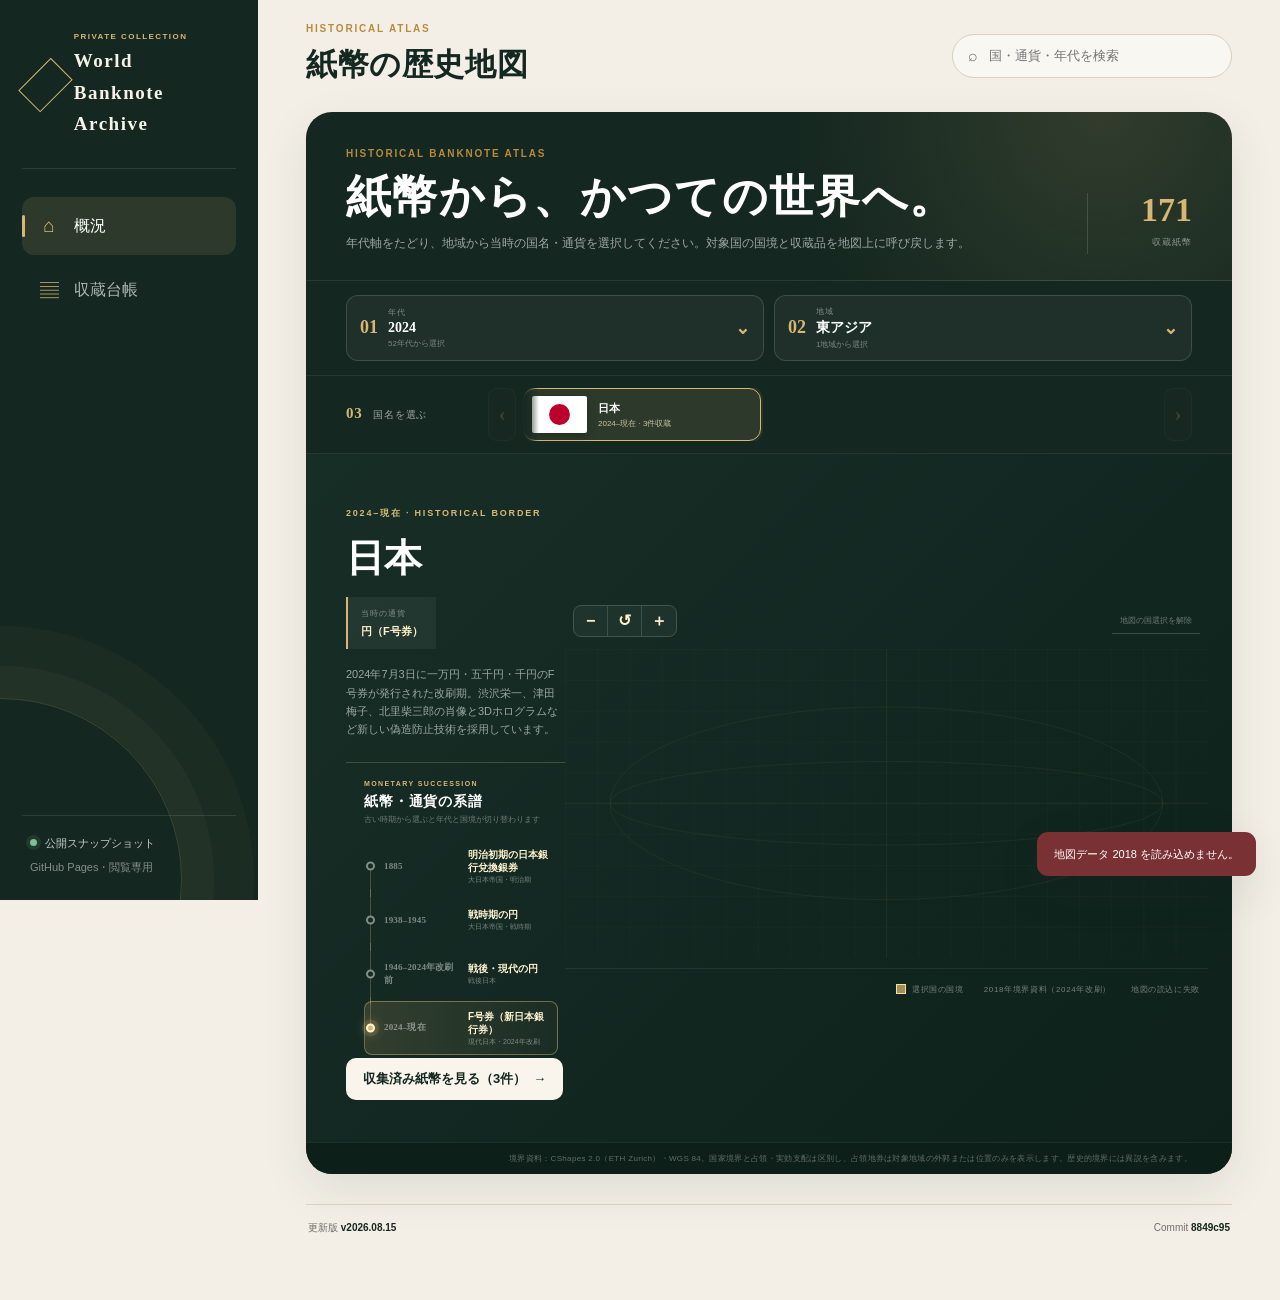
==== commit d73273c1: "Add interactive historical map controls" ====
--- a/index.html
+++ b/index.html
@@ -120,9 +120,14 @@
 
                 <div class="world-map-wrap">
                   <div class="map-secondary-actions">
+                    <div class="map-controls" role="group" aria-label="地図の拡大縮小">
+                      <button type="button" data-map-action="zoom-out" aria-label="地図を縮小">−</button>
+                      <button type="button" data-map-action="reset" aria-label="地図を選択対象の位置へ戻す">↺</button>
+                      <button type="button" data-map-action="zoom-in" aria-label="地図を拡大">＋</button>
+                    </div>
                     <button class="map-clear-selection" id="clearAtlasSelection" type="button" hidden>地図の国選択を解除</button>
                   </div>
-                  <svg class="world-map" viewBox="0 0 1000 480" preserveAspectRatio="xMidYMid meet" role="group" aria-labelledby="mapTitle mapDescription">
+                  <svg class="world-map" viewBox="0 0 1000 480" preserveAspectRatio="xMidYMid meet" role="group" aria-labelledby="mapTitle mapDescription" aria-label="歴史地図。ドラッグで移動、ピンチまたはホイールで拡大縮小できます" tabindex="0">
                     <title id="mapTitle">国境のない世界地図</title>
                     <desc id="mapDescription">国家・体制を選ぶと、その年代の対象地域と国境が表示されます。</desc>
                     <defs>
--- a/styles.css
+++ b/styles.css
@@ -191,9 +191,12 @@
 .currency-era.is-active i { border-color: #fff4cf; background: var(--gold-light); box-shadow: 0 0 0 4px rgba(215,183,115,.13),0 0 12px rgba(215,183,115,.7); }
 .map-collection-button { margin-top: auto; }
 .world-map-wrap { min-width: 0; padding: 24px 24px 18px 0; display: flex; flex-direction: column; justify-content: center; }
-.world-map { width: 100%; height: auto; overflow: hidden; color: rgba(215,183,115,.07); }
+.world-map { width: 100%; height: auto; overflow: hidden; color: rgba(215,183,115,.07); cursor: grab; touch-action: none; user-select: none; }
+.world-map:active { cursor: grabbing; }
+.world-map:focus-visible { outline: 2px solid #fff; outline-offset: 3px; }
 .graticule { fill: none; stroke: rgba(215,183,115,.1); stroke-width: 1; }
 .map-camera { transform-box: view-box; transform-origin: 0 0; transition: transform .72s cubic-bezier(.22,.75,.18,1); }
+.world-map.is-interacting .map-camera { transition: none; }
 .historical-map-data { transition: opacity .25s ease; }
 .map-territory { fill: rgba(225,220,198,.13); stroke: transparent; pointer-events: none; }
 .map-territory[data-map-feature-name] { cursor: pointer; pointer-events: visiblePainted; stroke: rgba(215,183,115,.001); stroke-width: 10; vector-effect: non-scaling-stroke; transition: fill .18s, stroke .18s; }
@@ -248,7 +251,11 @@
 .map-legend b { font: inherit; font-weight: 400; }
 .map-legend i { width: 10px; height: 10px; border: 1px solid #ffdf91; background: rgba(215,183,115,.72); }
 .map-legend.is-outline-only i { border-width: 2px; background: transparent; }
-.map-secondary-actions { min-height: 37px; padding: 0 8px 12px; display: flex; align-items: flex-start; justify-content: flex-end; }
+.map-secondary-actions { min-height: 37px; padding: 0 8px 12px; display: flex; align-items: center; justify-content: space-between; gap: 12px; }
+.map-controls { display: inline-flex; overflow: hidden; border: 1px solid rgba(255,255,255,.2); border-radius: 8px; }
+.map-controls button { width: 34px; height: 30px; border: 0; border-right: 1px solid rgba(255,255,255,.14); background: rgba(255,255,255,.045); color: #fff1c7; cursor: pointer; font: 700 16px/1 var(--sans); }
+.map-controls button:last-child { border-right: 0; }
+.map-controls button:hover, .map-controls button:focus-visible { background: rgba(215,183,115,.2); outline: none; }
 .map-clear-selection { min-height: 25px; padding: 3px 8px; border: 0; border-bottom: 1px solid rgba(255,255,255,.18); background: transparent; color: rgba(255,255,255,.38); font-size: 8px; cursor: pointer; }
 .map-clear-selection:hover, .map-clear-selection:focus-visible { border-bottom-color: rgba(255,255,255,.55); color: rgba(255,255,255,.75); outline: none; }
 .atlas-source { padding: 9px 40px; border-top: 1px solid rgba(255,255,255,.07); color: rgba(255,255,255,.35); background: #0d1f19; font-size: 8px; letter-spacing: .04em; text-align: right; }
@@ -615,6 +622,7 @@
   .map-legend { justify-content: center; }
   .map-legend { margin-top: 14px; padding-top: 16px; }
   .map-secondary-actions { min-height: 42px; padding: 0 12px 12px; }
+  .map-controls button { width: 40px; height: 36px; }
   .atlas-source { padding-inline: 20px; text-align: left; }
 }
 
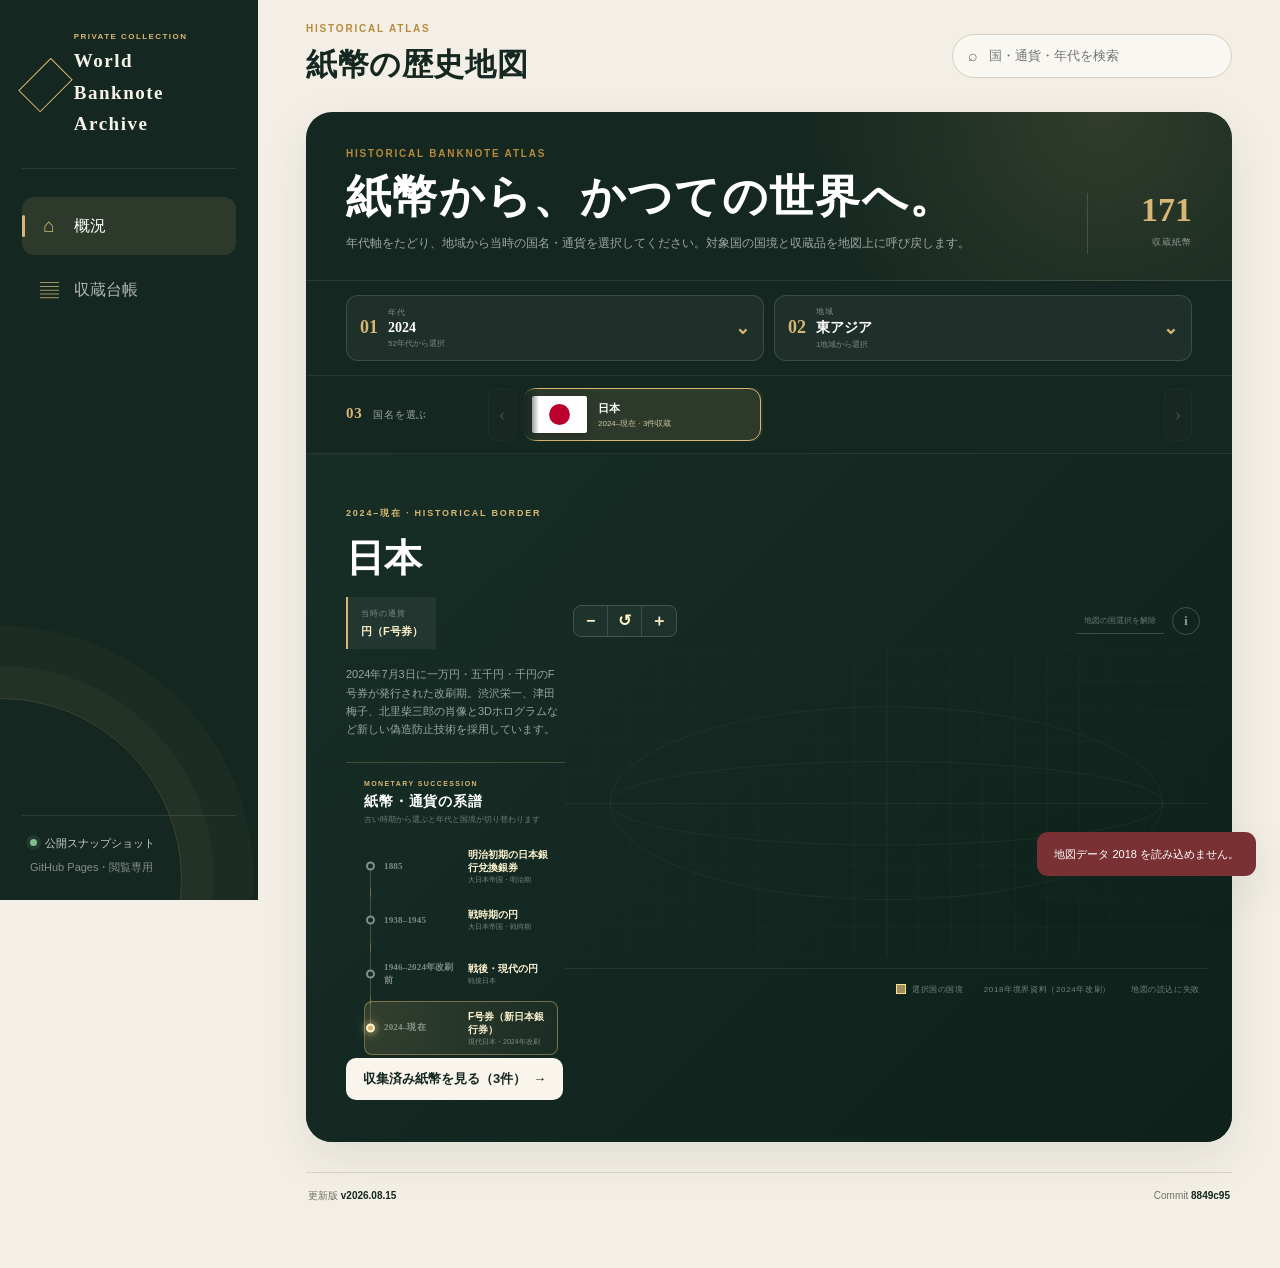
==== commit 894d7fbf: "Enlarge mobile atlas map" ====
--- a/index.html
+++ b/index.html
@@ -125,7 +125,13 @@
                       <button type="button" data-map-action="reset" aria-label="地図を選択対象の位置へ戻す">↺</button>
                       <button type="button" data-map-action="zoom-in" aria-label="地図を拡大">＋</button>
                     </div>
-                    <button class="map-clear-selection" id="clearAtlasSelection" type="button" hidden>地図の国選択を解除</button>
+                    <div class="map-action-notes">
+                      <button class="map-clear-selection" id="clearAtlasSelection" type="button" hidden>地図の国選択を解除</button>
+                      <details class="atlas-source-note">
+                        <summary aria-label="境界資料について"><span aria-hidden="true">i</span></summary>
+                        <p><strong>境界資料</strong>CShapes 2.0（ETH Zurich）・WGS 84。国家境界と占領・実効支配は区別し、占領地券は対象地域の外郭または位置のみを表示します。歴史的境界には異説を含みます。</p>
+                      </details>
+                    </div>
                   </div>
                   <svg class="world-map" viewBox="0 0 1000 480" preserveAspectRatio="xMidYMid meet" role="group" aria-labelledby="mapTitle mapDescription" aria-label="歴史地図。ドラッグで移動、ピンチまたはホイールで拡大縮小できます" tabindex="0">
                     <title id="mapTitle">国境のない世界地図</title>
@@ -150,7 +156,6 @@
                   <div class="map-legend" id="mapLegend"><span><i></i><b id="mapBoundaryLabel">選択国の国境</b></span><span id="mapEraLegend">海岸線のみ表示</span><span id="mapDataStatus" role="status">地図データを読込中</span></div>
                 </div>
               </div>
-              <footer class="atlas-source">境界資料：CShapes 2.0（ETH Zurich）・WGS 84。国家境界と占領・実効支配は区別し、占領地券は対象地域の外郭または位置のみを表示します。歴史的境界には異説を含みます。</footer>
             </section>
           </section>
 
--- a/styles.css
+++ b/styles.css
@@ -252,13 +252,19 @@
 .map-legend i { width: 10px; height: 10px; border: 1px solid #ffdf91; background: rgba(215,183,115,.72); }
 .map-legend.is-outline-only i { border-width: 2px; background: transparent; }
 .map-secondary-actions { min-height: 37px; padding: 0 8px 12px; display: flex; align-items: center; justify-content: space-between; gap: 12px; }
+.map-action-notes { display: flex; align-items: center; justify-content: flex-end; gap: 8px; }
 .map-controls { display: inline-flex; overflow: hidden; border: 1px solid rgba(255,255,255,.2); border-radius: 8px; }
 .map-controls button { width: 34px; height: 30px; border: 0; border-right: 1px solid rgba(255,255,255,.14); background: rgba(255,255,255,.045); color: #fff1c7; cursor: pointer; font: 700 16px/1 var(--sans); }
 .map-controls button:last-child { border-right: 0; }
 .map-controls button:hover, .map-controls button:focus-visible { background: rgba(215,183,115,.2); outline: none; }
 .map-clear-selection { min-height: 25px; padding: 3px 8px; border: 0; border-bottom: 1px solid rgba(255,255,255,.18); background: transparent; color: rgba(255,255,255,.38); font-size: 8px; cursor: pointer; }
 .map-clear-selection:hover, .map-clear-selection:focus-visible { border-bottom-color: rgba(255,255,255,.55); color: rgba(255,255,255,.75); outline: none; }
-.atlas-source { padding: 9px 40px; border-top: 1px solid rgba(255,255,255,.07); color: rgba(255,255,255,.35); background: #0d1f19; font-size: 8px; letter-spacing: .04em; text-align: right; }
+.atlas-source-note { position: relative; }
+.atlas-source-note summary { width: 28px; height: 28px; display: grid; place-items: center; border: 1px solid rgba(255,255,255,.2); border-radius: 50%; color: rgba(255,255,255,.58); cursor: pointer; list-style: none; font: 700 12px/1 Georgia,serif; }
+.atlas-source-note summary::-webkit-details-marker { display: none; }
+.atlas-source-note summary:hover, .atlas-source-note summary:focus-visible, .atlas-source-note[open] summary { border-color: rgba(215,183,115,.65); background: rgba(215,183,115,.12); color: #fff1c7; outline: none; }
+.atlas-source-note p { width: min(360px,calc(100vw - 54px)); margin: 0; padding: 12px 14px; position: absolute; z-index: 5; top: 36px; right: 0; border: 1px solid rgba(215,183,115,.3); border-radius: 9px; background: rgba(8,25,20,.97); color: rgba(255,255,255,.65); box-shadow: 0 12px 30px rgba(0,0,0,.32); font-size: 9px; line-height: 1.7; letter-spacing: .02em; }
+.atlas-source-note p strong { display: block; margin-bottom: 3px; color: #fff1c7; font-size: 9px; letter-spacing: .1em; }
 .era-button:focus-visible, .region-symbol:focus-visible, .country-symbol:focus-visible, .currency-era:focus-visible, .map-collection-button:focus-visible, .picker-scroll-button:focus-visible { outline: 2px solid #fff; outline-offset: 3px; }
 
 .hero-panel { min-height: 340px; padding: 46px clamp(28px, 4vw, 58px); border-radius: 26px; position: relative; overflow: hidden; background: var(--ink); color: #fff; display: grid; grid-template-columns: 1.08fr .92fr; align-items: center; box-shadow: var(--shadow); }
@@ -618,12 +624,12 @@
   .map-copy { min-height: 250px; padding: 30px 20px 8px; }
   .currency-chronology-list { max-height: 285px; }
   .world-map-wrap { min-height: 250px; padding: 0 7px 18px; overflow: hidden; }
-  .world-map { width: 100%; height: auto; margin-left: 0; }
+  .world-map { width: 128%; max-width: none; height: auto; margin-left: -14%; }
   .map-legend { justify-content: center; }
   .map-legend { margin-top: 14px; padding-top: 16px; }
   .map-secondary-actions { min-height: 42px; padding: 0 12px 12px; }
   .map-controls button { width: 40px; height: 36px; }
-  .atlas-source { padding-inline: 20px; text-align: left; }
+  .atlas-source-note p { position: fixed; top: auto; right: 14px; bottom: calc(82px + env(safe-area-inset-bottom)); }
 }
 
 @media (prefers-reduced-motion: reduce) {
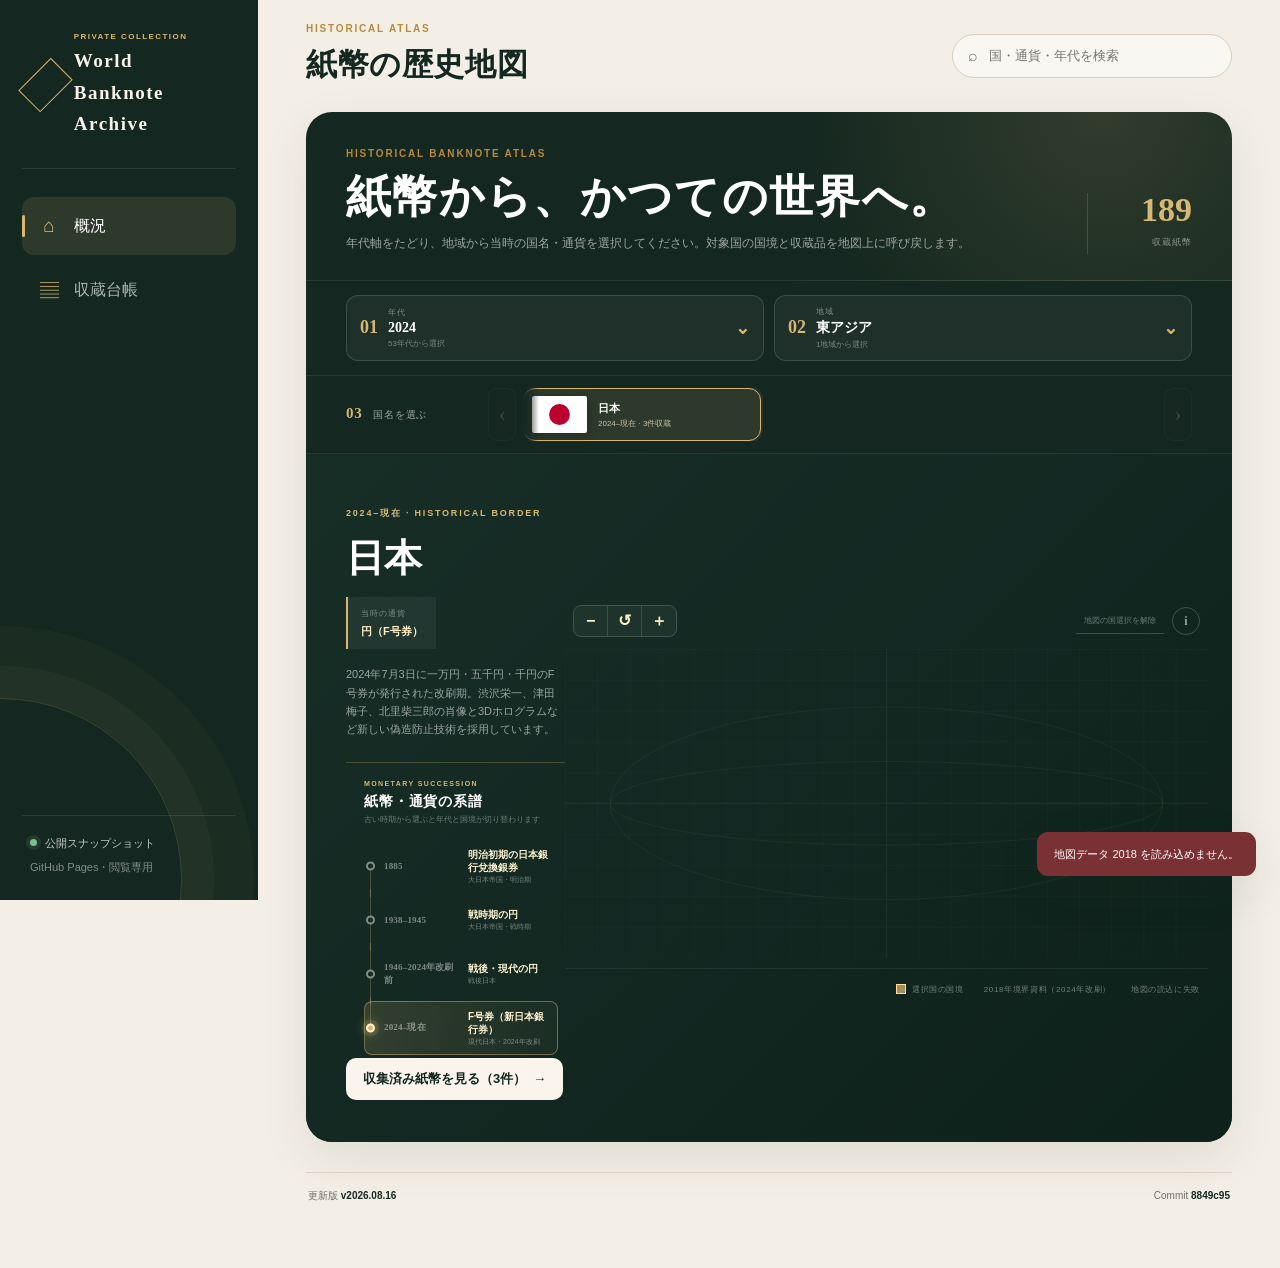
==== commit 426a32f9: "Register 2026-08-16 banknote photo batch" ====
--- a/index.html
+++ b/index.html
@@ -266,7 +266,7 @@
           </section>
         </div>
         <footer class="app-footer" aria-label="アプリ情報">
-          <span>更新版 <strong>v2026.08.15</strong></span>
+          <span>更新版 <strong>v2026.08.16</strong></span>
           <span>Commit <strong id="appCommit">8849c95</strong></span>
         </footer>
       </main>
